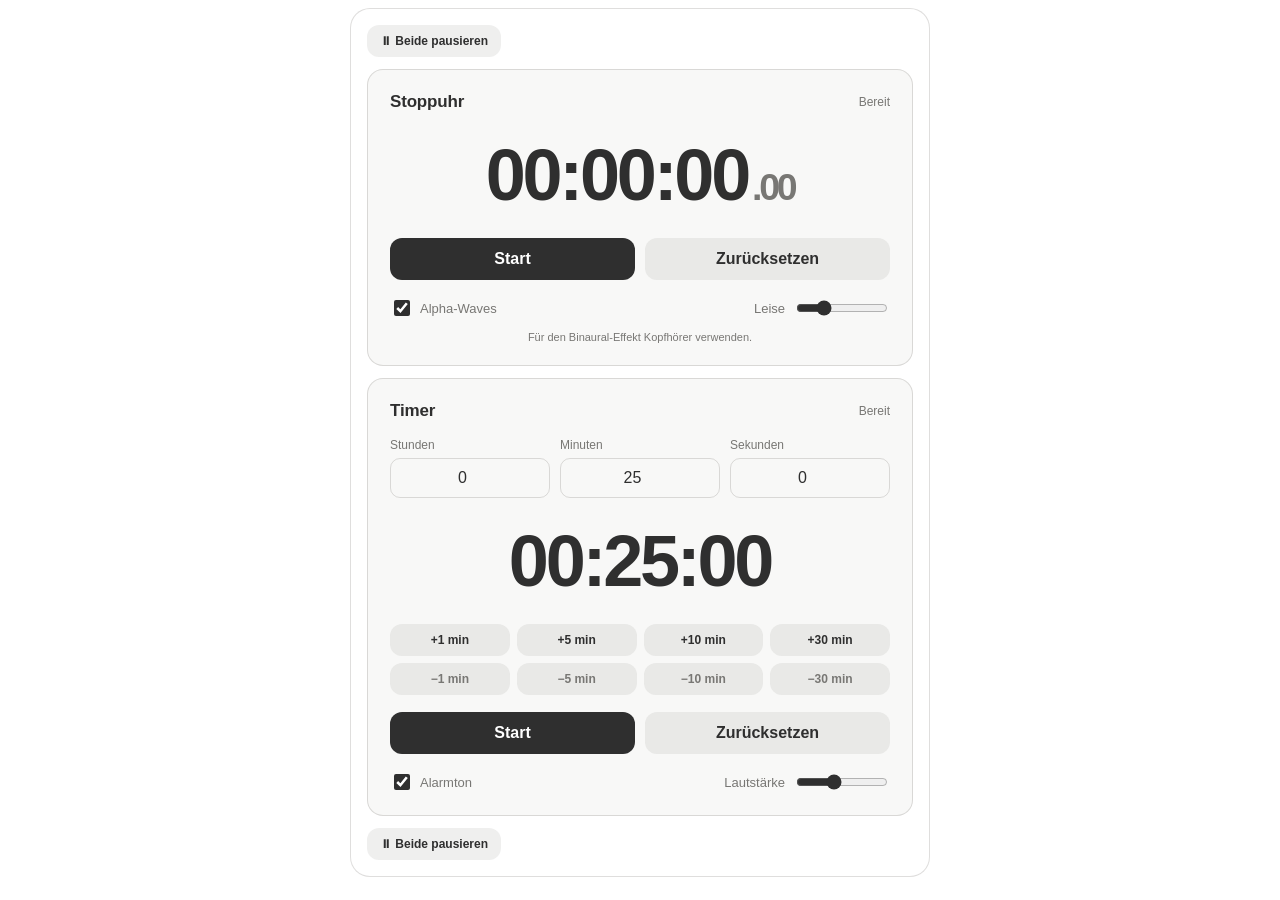
==== index.html @ 4d2ebf82 "Add files via upload" ====
<!DOCTYPE html>
<html lang="de">
<head>
  <meta charset="UTF-8" />
  <meta name="viewport" content="width=device-width, initial-scale=1.0" />
  <title>Notion Stoppuhr & Timer</title>

  <style>
    :root {
      color-scheme: light dark;
      --bg: rgba(255, 255, 255, 0.94);
      --section: rgba(55, 53, 47, 0.035);
      --text: #2f2f2f;
      --muted: #787774;
      --border: rgba(55, 53, 47, 0.16);
      --button: #2f2f2f;
      --button-text: #ffffff;
      --secondary: rgba(55, 53, 47, 0.08);
      --danger: #d44c47;
    }

    @media (prefers-color-scheme: dark) {
      :root {
        --bg: rgba(32, 32, 32, 0.95);
        --section: rgba(255, 255, 255, 0.035);
        --text: #f2f2f2;
        --muted: #a7a7a7;
        --border: rgba(255, 255, 255, 0.14);
        --button: #f2f2f2;
        --button-text: #222222;
        --secondary: rgba(255, 255, 255, 0.10);
      }
    }

    * {
      box-sizing: border-box;
    }

    html,
    body {
      width: 100%;
      min-height: 100%;
      margin: 0;
      background: transparent;
      font-family: Inter, ui-sans-serif, -apple-system, BlinkMacSystemFont,
        "Segoe UI", sans-serif;
    }

    body {
      display: grid;
      place-items: center;
      padding: 8px;
      color: var(--text);
    }

    .widget {
      width: min(100%, 580px);
      padding: 16px;
      border: 1px solid var(--border);
      border-radius: 20px;
      background: var(--bg);
      backdrop-filter: blur(12px);
      display: flex;
      flex-direction: column;
      gap: 12px;
    }

    .master-row {
      display: flex;
      justify-content: flex-start;
    }

    .section {
      padding: 22px;
      border: 1px solid var(--border);
      border-radius: 16px;
      background: var(--section);
      display: flex;
      flex-direction: column;
      gap: 17px;
    }

    .title-row {
      display: flex;
      align-items: center;
      justify-content: space-between;
      gap: 12px;
    }

    h1 {
      margin: 0;
      font-size: 17px;
      font-weight: 650;
      letter-spacing: -0.01em;
    }

    .status {
      font-size: 12px;
      color: var(--muted);
    }

    .display {
      font-variant-numeric: tabular-nums;
      text-align: center;
      font-size: clamp(42px, 11vw, 72px);
      font-weight: 700;
      letter-spacing: -0.045em;
      line-height: 1;
      padding: 10px 0;
    }

    .milliseconds {
      color: var(--muted);
      font-size: 0.52em;
      margin-left: 4px;
    }

    .controls {
      display: grid;
      grid-template-columns: 1fr 1fr;
      gap: 10px;
    }

    button {
      border: 0;
      border-radius: 12px;
      padding: 12px 16px;
      font: inherit;
      font-weight: 650;
      cursor: pointer;
      transition:
        transform 120ms ease,
        opacity 120ms ease,
        background 120ms ease;
    }

    button:active {
      transform: scale(0.98);
    }

    button:disabled {
      cursor: not-allowed;
      opacity: 0.45;
    }

    .primary {
      background: var(--button);
      color: var(--button-text);
    }

    .secondary {
      background: var(--secondary);
      color: var(--text);
    }

    .master-button {
      padding: 9px 13px;
      font-size: 12px;
      background: var(--secondary);
      color: var(--text);
    }

    .sound-row {
      display: flex;
      align-items: center;
      justify-content: space-between;
      gap: 16px;
      font-size: 13px;
      color: var(--muted);
    }

    .sound-controls {
      display: flex;
      align-items: center;
      gap: 9px;
    }

    input[type="range"] {
      width: 92px;
      accent-color: var(--text);
    }

    .toggle {
      display: inline-flex;
      align-items: center;
      gap: 7px;
      cursor: pointer;
    }

    .toggle input {
      width: 16px;
      height: 16px;
      accent-color: var(--text);
    }

    .inputs {
      display: grid;
      grid-template-columns: repeat(3, 1fr);
      gap: 10px;
    }

    .field {
      display: flex;
      flex-direction: column;
      gap: 6px;
    }

    .field label {
      font-size: 12px;
      color: var(--muted);
    }

    input[type="number"] {
      width: 100%;
      border: 1px solid var(--border);
      border-radius: 10px;
      padding: 10px;
      background: transparent;
      color: var(--text);
      font: inherit;
      font-variant-numeric: tabular-nums;
      text-align: center;
      outline: none;
    }

    input[type="number"]:focus {
      border-color: var(--text);
    }

    .adjustments {
      display: flex;
      flex-direction: column;
      gap: 7px;
    }

    .adjustment-row {
      display: grid;
      grid-template-columns: repeat(4, 1fr);
      gap: 7px;
    }

    .adjustment-row button {
      padding: 9px 5px;
      font-size: 12px;
      background: var(--secondary);
      color: var(--text);
    }

    .adjustment-row.negative button {
      color: var(--muted);
    }

    .alarm-button {
      display: none;
      grid-column: 1 / -1;
      background: var(--danger);
      color: #ffffff;
    }

    .finished .timer-display {
      color: var(--danger);
    }

    .hint {
      margin: -5px 0 0;
      text-align: center;
      color: var(--muted);
      font-size: 11px;
    }

    @media (max-width: 420px) {
      .widget {
        padding: 10px;
      }

      .section {
        padding: 17px;
      }

      .sound-row {
        align-items: flex-start;
        flex-direction: column;
      }
    }
  </style>
</head>

<body>
  <main class="widget" id="widget">
    <div class="master-row">
      <button class="master-button master-toggle" type="button">
        ⏸ Beide pausieren
      </button>
    </div>

    <!-- STOPPUHR -->
    <section class="section">
      <div class="title-row">
        <h1>Stoppuhr</h1>
        <span class="status" id="stopwatchStatus">Bereit</span>
      </div>

      <div class="display" aria-live="polite">
        <span id="stopwatchMainTime">00:00:00</span><span class="milliseconds" id="stopwatchMilliseconds">.00</span>
      </div>

      <div class="controls">
        <button class="primary" id="stopwatchStartPause" type="button">Start</button>
        <button class="secondary" id="stopwatchReset" type="button">Zurücksetzen</button>
      </div>

      <div class="sound-row">
        <label class="toggle">
          <input type="checkbox" id="alphaEnabled" checked />
          Alpha-Waves
        </label>

        <div class="sound-controls">
          <span>Leise</span>
          <input
            type="range"
            id="alphaVolume"
            min="0"
            max="0.06"
            step="0.002"
            value="0.016"
            aria-label="Alpha-Waves-Lautstärke"
          />
        </div>
      </div>

      <p class="hint">Für den Binaural-Effekt Kopfhörer verwenden.</p>
    </section>

    <!-- TIMER -->
    <section class="section" id="timerSection">
      <div class="title-row">
        <h1>Timer</h1>
        <span class="status" id="timerStatus">Bereit</span>
      </div>

      <div class="inputs">
        <div class="field">
          <label for="timerHours">Stunden</label>
          <input id="timerHours" type="number" min="0" max="99" value="0" />
        </div>

        <div class="field">
          <label for="timerMinutes">Minuten</label>
          <input id="timerMinutes" type="number" min="0" max="59" value="25" />
        </div>

        <div class="field">
          <label for="timerSeconds">Sekunden</label>
          <input id="timerSeconds" type="number" min="0" max="59" value="0" />
        </div>
      </div>

      <div class="display timer-display" id="timerDisplay">00:25:00</div>

      <div class="adjustments" aria-label="Timerzeit anpassen">
        <div class="adjustment-row">
          <button type="button" data-adjust="1">+1 min</button>
          <button type="button" data-adjust="5">+5 min</button>
          <button type="button" data-adjust="10">+10 min</button>
          <button type="button" data-adjust="30">+30 min</button>
        </div>

        <div class="adjustment-row negative">
          <button type="button" data-adjust="-1">−1 min</button>
          <button type="button" data-adjust="-5">−5 min</button>
          <button type="button" data-adjust="-10">−10 min</button>
          <button type="button" data-adjust="-30">−30 min</button>
        </div>
      </div>

      <div class="controls">
        <button class="primary" id="timerStartPause" type="button">Start</button>
        <button class="secondary" id="timerReset" type="button">Zurücksetzen</button>
        <button class="alarm-button" id="stopAlarm" type="button">Alarm stoppen</button>
      </div>

      <div class="sound-row">
        <label class="toggle">
          <input type="checkbox" id="alarmEnabled" checked />
          Alarmton
        </label>

        <div class="sound-controls">
          <span>Lautstärke</span>
          <input
            type="range"
            id="alarmVolume"
            min="0"
            max="0.35"
            step="0.01"
            value="0.14"
            aria-label="Alarm-Lautstärke"
          />
        </div>
      </div>
    </section>

    <div class="master-row">
      <button class="master-button master-toggle" type="button">
        ⏸ Beide pausieren
      </button>
    </div>
  </main>

  <script>
    "use strict";

    // ------------------------------------------------------------
    // Gemeinsames Audio
    // ------------------------------------------------------------

    let audioContext = null;

    function getAudioContext() {
      if (!audioContext) {
        audioContext = new (window.AudioContext || window.webkitAudioContext)();
      }

      if (audioContext.state === "suspended") {
        audioContext.resume();
      }

      return audioContext;
    }

    // ------------------------------------------------------------
    // Stoppuhr
    // ------------------------------------------------------------

    const stopwatchMainTime = document.getElementById("stopwatchMainTime");
    const stopwatchMilliseconds = document.getElementById("stopwatchMilliseconds");
    const stopwatchStartPause = document.getElementById("stopwatchStartPause");
    const stopwatchReset = document.getElementById("stopwatchReset");
    const stopwatchStatus = document.getElementById("stopwatchStatus");
    const alphaEnabled = document.getElementById("alphaEnabled");
    const alphaVolume = document.getElementById("alphaVolume");

    let stopwatchRunning = false;
    let stopwatchStartTimestamp = 0;
    let stopwatchElapsedBeforeStart = 0;
    let stopwatchAnimationId = null;

    let alphaNodes = null;

    function startAlphaSound() {
      if (
        alphaNodes ||
        !stopwatchRunning ||
        !alphaEnabled.checked ||
        Number(alphaVolume.value) <= 0
      ) {
        return;
      }

      const ctx = getAudioContext();
      const masterGain = ctx.createGain();

      // 200 Hz links und 210 Hz rechts erzeugen eine Differenz von 10 Hz,
      // also einen typischen Alpha-Bereich-Binaural-Beat.
      const leftOscillator = ctx.createOscillator();
      const rightOscillator = ctx.createOscillator();
      const leftPanner = ctx.createStereoPanner();
      const rightPanner = ctx.createStereoPanner();
      const leftGain = ctx.createGain();
      const rightGain = ctx.createGain();

      leftOscillator.type = "sine";
      rightOscillator.type = "sine";
      leftOscillator.frequency.value = 200;
      rightOscillator.frequency.value = 210;

      leftPanner.pan.value = -1;
      rightPanner.pan.value = 1;

      leftGain.gain.value = 0.5;
      rightGain.gain.value = 0.5;

      masterGain.gain.setValueAtTime(0.0001, ctx.currentTime);
      masterGain.gain.exponentialRampToValueAtTime(
        Math.max(0.0001, Number(alphaVolume.value)),
        ctx.currentTime + 0.4
      );

      leftOscillator.connect(leftGain);
      leftGain.connect(leftPanner);
      leftPanner.connect(masterGain);

      rightOscillator.connect(rightGain);
      rightGain.connect(rightPanner);
      rightPanner.connect(masterGain);

      masterGain.connect(ctx.destination);

      leftOscillator.start();
      rightOscillator.start();

      alphaNodes = {
        leftOscillator,
        rightOscillator,
        masterGain
      };
    }

    function stopAlphaSound() {
      if (!alphaNodes || !audioContext) return;

      const nodes = alphaNodes;
      alphaNodes = null;
      const now = audioContext.currentTime;

      try {
        nodes.masterGain.gain.cancelScheduledValues(now);
        nodes.masterGain.gain.setValueAtTime(
          Math.max(0.0001, nodes.masterGain.gain.value),
          now
        );
        nodes.masterGain.gain.exponentialRampToValueAtTime(0.0001, now + 0.12);
        nodes.leftOscillator.stop(now + 0.14);
        nodes.rightOscillator.stop(now + 0.14);
      } catch (error) {
        console.warn("Alpha-Sound konnte nicht sauber beendet werden:", error);
      }
    }

    function updateAlphaVolume() {
      if (!alphaNodes || !audioContext) return;

      const now = audioContext.currentTime;
      alphaNodes.masterGain.gain.cancelScheduledValues(now);
      alphaNodes.masterGain.gain.setTargetAtTime(
        Math.max(0.0001, Number(alphaVolume.value)),
        now,
        0.05
      );

      if (Number(alphaVolume.value) <= 0) {
        stopAlphaSound();
      }
    }

    function formatStopwatch(millisecondsTotal) {
      const totalCentiseconds = Math.floor(millisecondsTotal / 10);
      const centiseconds = totalCentiseconds % 100;
      const totalSeconds = Math.floor(totalCentiseconds / 100);
      const seconds = totalSeconds % 60;
      const totalMinutes = Math.floor(totalSeconds / 60);
      const minutes = totalMinutes % 60;
      const hours = Math.floor(totalMinutes / 60);

      return {
        main: [hours, minutes, seconds]
          .map(value => String(value).padStart(2, "0"))
          .join(":"),
        fraction: String(centiseconds).padStart(2, "0")
      };
    }

    function renderStopwatch() {
      const elapsed = stopwatchRunning
        ? stopwatchElapsedBeforeStart + performance.now() - stopwatchStartTimestamp
        : stopwatchElapsedBeforeStart;

      const formatted = formatStopwatch(elapsed);
      stopwatchMainTime.textContent = formatted.main;
      stopwatchMilliseconds.textContent = "." + formatted.fraction;

      if (stopwatchRunning) {
        stopwatchAnimationId = requestAnimationFrame(renderStopwatch);
      }
    }

    function startStopwatch() {
      getAudioContext();
      stopwatchStartTimestamp = performance.now();
      stopwatchRunning = true;
      stopwatchStartPause.textContent = "Pause";
      stopwatchStatus.textContent = "Läuft";
      startAlphaSound();
      renderStopwatch();
    }

    function pauseStopwatch() {
      if (!stopwatchRunning) return;

      stopwatchElapsedBeforeStart += performance.now() - stopwatchStartTimestamp;
      stopwatchRunning = false;
      cancelAnimationFrame(stopwatchAnimationId);
      stopAlphaSound();
      stopwatchStartPause.textContent = "Weiter";
      stopwatchStatus.textContent = "Pausiert";
      renderStopwatch();
    }

    function toggleStopwatch() {
      if (masterPaused) return;

      if (stopwatchRunning) {
        pauseStopwatch();
      } else {
        startStopwatch();
      }
    }

    function resetStopwatch() {
      stopwatchRunning = false;
      stopwatchElapsedBeforeStart = 0;
      stopwatchStartTimestamp = 0;
      cancelAnimationFrame(stopwatchAnimationId);
      stopAlphaSound();
      stopwatchStartPause.textContent = "Start";
      stopwatchStatus.textContent = "Bereit";
      resumeStopwatchAfterMaster = false;
      renderStopwatch();
    }

    stopwatchStartPause.addEventListener("click", toggleStopwatch);
    stopwatchReset.addEventListener("click", resetStopwatch);

    alphaEnabled.addEventListener("change", () => {
      if (stopwatchRunning && alphaEnabled.checked) {
        getAudioContext();
        startAlphaSound();
      } else {
        stopAlphaSound();
      }
    });

    alphaVolume.addEventListener("input", () => {
      if (
        stopwatchRunning &&
        alphaEnabled.checked &&
        Number(alphaVolume.value) > 0 &&
        !alphaNodes
      ) {
        startAlphaSound();
      } else {
        updateAlphaVolume();
      }
    });

    // ------------------------------------------------------------
    // Timer
    // ------------------------------------------------------------

    const widget = document.getElementById("widget");
    const timerSection = document.getElementById("timerSection");
    const timerHours = document.getElementById("timerHours");
    const timerMinutes = document.getElementById("timerMinutes");
    const timerSeconds = document.getElementById("timerSeconds");
    const timerDisplay = document.getElementById("timerDisplay");
    const timerStartPause = document.getElementById("timerStartPause");
    const timerReset = document.getElementById("timerReset");
    const timerStatus = document.getElementById("timerStatus");
    const stopAlarmButton = document.getElementById("stopAlarm");
    const alarmEnabled = document.getElementById("alarmEnabled");
    const alarmVolume = document.getElementById("alarmVolume");

    let timerRunning = false;
    let timerRemainingMs = getInputDuration();
    let timerEndTimestamp = null;
    let timerIntervalId = null;
    let alarmIntervalId = null;

    function clamp(value, minimum, maximum) {
      return Math.min(Math.max(Number(value) || 0, minimum), maximum);
    }

    function getInputDuration() {
      const hours = clamp(timerHours.value, 0, 99);
      const minutes = clamp(timerMinutes.value, 0, 59);
      const seconds = clamp(timerSeconds.value, 0, 59);

      return ((hours * 3600) + (minutes * 60) + seconds) * 1000;
    }

    function formatTimer(milliseconds) {
      const totalSeconds = Math.max(0, Math.ceil(milliseconds / 1000));
      const seconds = totalSeconds % 60;
      const totalMinutes = Math.floor(totalSeconds / 60);
      const minutes = totalMinutes % 60;
      const hours = Math.floor(totalMinutes / 60);

      return [hours, minutes, seconds]
        .map(value => String(value).padStart(2, "0"))
        .join(":");
    }

    function renderTimer() {
      timerDisplay.textContent = formatTimer(timerRemainingMs);
    }

    function syncTimerFromInputs() {
      if (timerRunning) return;

      stopAlarm();
      timerRemainingMs = getInputDuration();
      timerStatus.textContent =
        timerRemainingMs > 0 ? "Bereit" : "Zeit einstellen";
      renderTimer();
    }

    function playAlarmPulse() {
      if (!alarmEnabled.checked || Number(alarmVolume.value) <= 0) return;

      const ctx = getAudioContext();
      const now = ctx.currentTime;

      [0, 0.18, 0.36].forEach((delay, index) => {
        const oscillator = ctx.createOscillator();
        const gain = ctx.createGain();

        oscillator.type = index === 1 ? "square" : "sine";
        oscillator.frequency.setValueAtTime(
          index === 1 ? 880 : 660,
          now + delay
        );

        gain.gain.setValueAtTime(
          Number(alarmVolume.value),
          now + delay
        );
        gain.gain.exponentialRampToValueAtTime(
          0.0001,
          now + delay + 0.13
        );

        oscillator.connect(gain);
        gain.connect(ctx.destination);
        oscillator.start(now + delay);
        oscillator.stop(now + delay + 0.14);
      });
    }

    function startAlarm() {
      stopAlarm();
      timerSection.classList.add("finished");
      stopAlarmButton.style.display = "block";
      playAlarmPulse();
      alarmIntervalId = setInterval(playAlarmPulse, 1100);
    }

    function stopAlarm() {
      if (alarmIntervalId) {
        clearInterval(alarmIntervalId);
        alarmIntervalId = null;
      }

      stopAlarmButton.style.display = "none";
      timerSection.classList.remove("finished");
    }

    function timerTick() {
      timerRemainingMs = Math.max(0, timerEndTimestamp - Date.now());
      renderTimer();

      if (timerRemainingMs <= 0) {
        finishTimer();
      }
    }

    function startTimer() {
      getAudioContext();
      stopAlarm();

      if (timerRemainingMs <= 0) {
        timerRemainingMs = getInputDuration();
      }

      if (timerRemainingMs <= 0) {
        timerStatus.textContent = "Zeit einstellen";
        return;
      }

      timerEndTimestamp = Date.now() + timerRemainingMs;
      timerRunning = true;
      timerStartPause.textContent = "Pause";
      timerStatus.textContent = "Läuft";
      timerIntervalId = setInterval(timerTick, 100);
      timerTick();
    }

    function pauseTimer() {
      if (!timerRunning) return;

      timerRemainingMs = Math.max(0, timerEndTimestamp - Date.now());
      timerRunning = false;
      clearInterval(timerIntervalId);
      timerIntervalId = null;
      timerStartPause.textContent = "Weiter";
      timerStatus.textContent = "Pausiert";
      renderTimer();
    }

    function toggleTimer() {
      if (masterPaused) return;

      if (timerRunning) {
        pauseTimer();
      } else {
        startTimer();
      }
    }

    function finishTimer() {
      timerRunning = false;
      clearInterval(timerIntervalId);
      timerIntervalId = null;
      timerRemainingMs = 0;
      resumeTimerAfterMaster = false;
      renderTimer();
      timerStartPause.textContent = "Start";
      timerStatus.textContent = "Fertig";
      startAlarm();
    }

    function resetTimer() {
      timerRunning = false;
      clearInterval(timerIntervalId);
      timerIntervalId = null;
      stopAlarm();
      timerRemainingMs = getInputDuration();
      resumeTimerAfterMaster = false;
      timerStartPause.textContent = "Start";
      timerStatus.textContent =
        timerRemainingMs > 0 ? "Bereit" : "Zeit einstellen";
      renderTimer();
    }

    function adjustTimer(minutes) {
      stopAlarm();

      const delta = Number(minutes) * 60 * 1000;

      if (timerRunning) {
        timerRemainingMs = Math.max(
          0,
          timerEndTimestamp - Date.now() + delta
        );

        if (timerRemainingMs <= 0) {
          finishTimer();
          return;
        }

        timerEndTimestamp = Date.now() + timerRemainingMs;
        timerStatus.textContent = "Läuft";
      } else {
        timerRemainingMs = Math.max(0, timerRemainingMs + delta);
        timerStatus.textContent =
          timerRemainingMs > 0
            ? (masterPaused ? "Gemeinsam pausiert" : "Bereit")
            : "Zeit einstellen";
      }

      renderTimer();
    }

    [timerHours, timerMinutes, timerSeconds].forEach(input => {
      input.addEventListener("input", () => {
        if (input === timerHours) {
          input.value = clamp(input.value, 0, 99);
        } else {
          input.value = clamp(input.value, 0, 59);
        }

        syncTimerFromInputs();
      });
    });

    document.querySelectorAll("[data-adjust]").forEach(button => {
      button.addEventListener("click", () => {
        adjustTimer(button.dataset.adjust);
      });
    });

    timerStartPause.addEventListener("click", toggleTimer);
    timerReset.addEventListener("click", resetTimer);
    stopAlarmButton.addEventListener("click", stopAlarm);

    // ------------------------------------------------------------
    // Gemeinsames Pausieren und Fortsetzen
    // ------------------------------------------------------------

    const masterButtons = [...document.querySelectorAll(".master-toggle")];

    let masterPaused = false;
    let resumeStopwatchAfterMaster = false;
    let resumeTimerAfterMaster = false;

    function updateMasterControls() {
      const label = masterPaused
        ? "▶ Beide fortsetzen"
        : "⏸ Beide pausieren";

      masterButtons.forEach(button => {
        button.textContent = label;
      });

      stopwatchStartPause.disabled = masterPaused;
      timerStartPause.disabled = masterPaused;
    }

    function pauseBoth() {
      resumeStopwatchAfterMaster = stopwatchRunning;
      resumeTimerAfterMaster = timerRunning;

      if (stopwatchRunning) {
        pauseStopwatch();
        stopwatchStatus.textContent = "Gemeinsam pausiert";
      }

      if (timerRunning) {
        pauseTimer();
        timerStatus.textContent = "Gemeinsam pausiert";
      }

      stopAlarm();
      masterPaused = true;
      updateMasterControls();
    }

    function resumeBoth() {
      masterPaused = false;
      updateMasterControls();

      const shouldResumeStopwatch = resumeStopwatchAfterMaster;
      const shouldResumeTimer = resumeTimerAfterMaster;

      resumeStopwatchAfterMaster = false;
      resumeTimerAfterMaster = false;

      if (shouldResumeStopwatch) {
        startStopwatch();
      }

      if (shouldResumeTimer && timerRemainingMs > 0) {
        startTimer();
      }
    }

    function toggleMasterPause() {
      getAudioContext();

      if (masterPaused) {
        resumeBoth();
      } else {
        pauseBoth();
      }
    }

    masterButtons.forEach(button => {
      button.addEventListener("click", toggleMasterPause);
    });

    // ------------------------------------------------------------
    // Initialisierung
    // ------------------------------------------------------------

    renderStopwatch();
    renderTimer();
    updateMasterControls();
  </script>
</body>
</html>
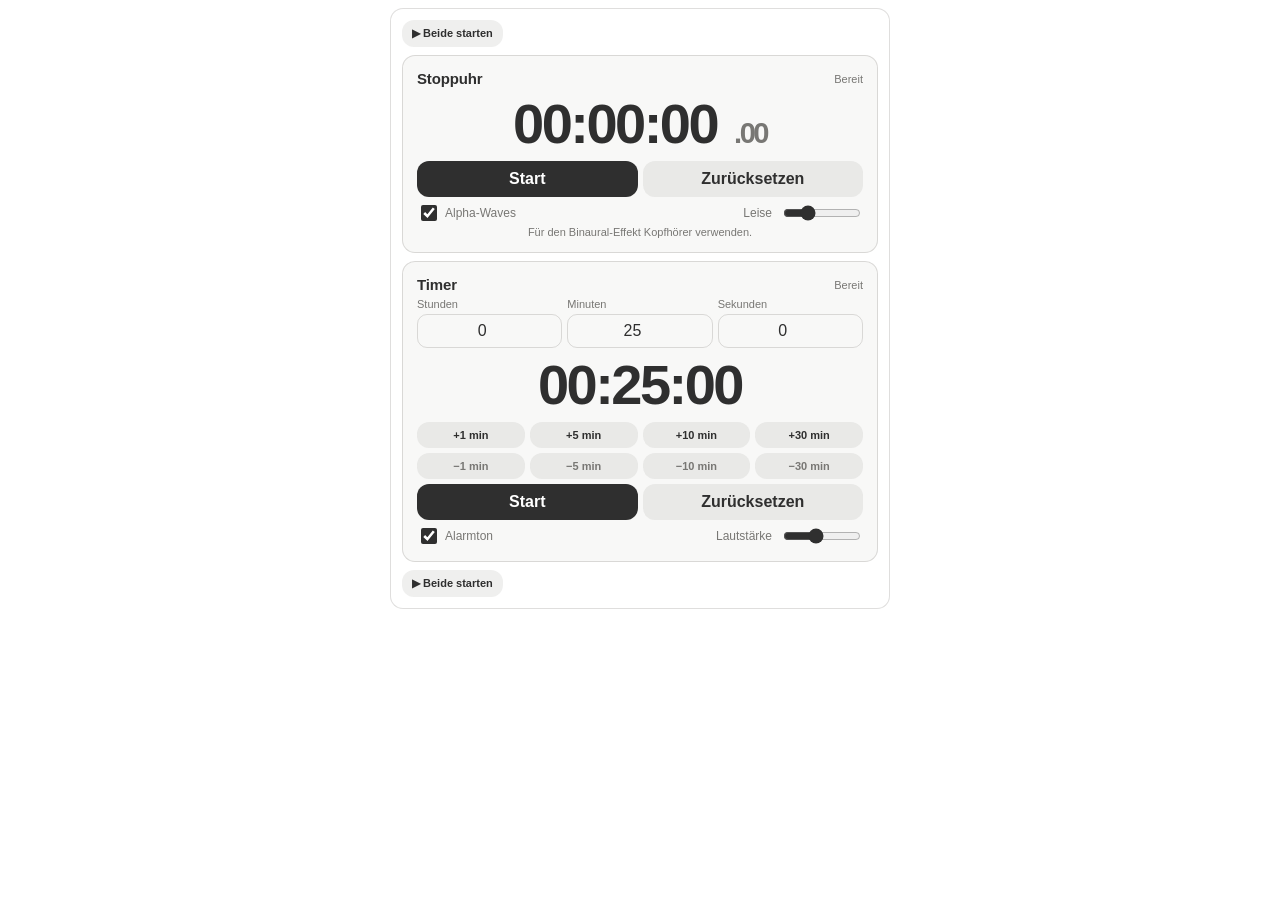
==== commit 9bbf9798: "Update index.html" ====
--- a/index.html
+++ b/index.html
@@ -54,15 +54,15 @@
     }
 
     .widget {
-      width: min(100%, 580px);
-      padding: 16px;
+      width: min(100%, 500px);
+      padding: 11px;
       border: 1px solid var(--border);
-      border-radius: 20px;
+      border-radius: 13px;
       background: var(--bg);
       backdrop-filter: blur(12px);
       display: flex;
       flex-direction: column;
-      gap: 12px;
+      gap: 8px;
     }
 
     .master-row {
@@ -71,42 +71,42 @@
     }
 
     .section {
-      padding: 22px;
+      padding: 14px;
       border: 1px solid var(--border);
-      border-radius: 16px;
+      border-radius: 13px;
       background: var(--section);
       display: flex;
       flex-direction: column;
-      gap: 17px;
+      gap: 5px;
     }
 
     .title-row {
       display: flex;
       align-items: center;
       justify-content: space-between;
-      gap: 12px;
+      gap: 8px;
     }
 
     h1 {
       margin: 0;
-      font-size: 17px;
+      font-size: 15px;
       font-weight: 650;
       letter-spacing: -0.01em;
     }
 
     .status {
-      font-size: 12px;
+      font-size: 11px;
       color: var(--muted);
     }
 
     .display {
       font-variant-numeric: tabular-nums;
       text-align: center;
-      font-size: clamp(42px, 11vw, 72px);
+      font-size: clamp(34px, 9vw, 56px);
       font-weight: 700;
       letter-spacing: -0.045em;
       line-height: 1;
-      padding: 10px 0;
+      padding: 4px 0;
     }
 
     .milliseconds {
@@ -118,13 +118,13 @@
     .controls {
       display: grid;
       grid-template-columns: 1fr 1fr;
-      gap: 10px;
+      gap: 5px;
     }
 
     button {
       border: 0;
       border-radius: 12px;
-      padding: 12px 16px;
+      padding: 9px 12px;
       font: inherit;
       font-weight: 650;
       cursor: pointer;
@@ -154,8 +154,8 @@
     }
 
     .master-button {
-      padding: 9px 13px;
-      font-size: 12px;
+      padding: 7px 10px;
+      font-size: 11px;
       background: var(--secondary);
       color: var(--text);
     }
@@ -164,8 +164,8 @@
       display: flex;
       align-items: center;
       justify-content: space-between;
-      gap: 16px;
-      font-size: 13px;
+      gap: 10px;
+      font-size: 12px;
       color: var(--muted);
     }
 
@@ -176,14 +176,14 @@
     }
 
     input[type="range"] {
-      width: 92px;
+      width: 78px;
       accent-color: var(--text);
     }
 
     .toggle {
       display: inline-flex;
       align-items: center;
-      gap: 7px;
+      gap: 5px;
       cursor: pointer;
     }
 
@@ -196,17 +196,17 @@
     .inputs {
       display: grid;
       grid-template-columns: repeat(3, 1fr);
-      gap: 10px;
+      gap: 5px;
     }
 
     .field {
       display: flex;
       flex-direction: column;
-      gap: 6px;
+      gap: 4px;
     }
 
     .field label {
-      font-size: 12px;
+      font-size: 11px;
       color: var(--muted);
     }
 
@@ -214,7 +214,7 @@
       width: 100%;
       border: 1px solid var(--border);
       border-radius: 10px;
-      padding: 10px;
+      padding: 7px;
       background: transparent;
       color: var(--text);
       font: inherit;
@@ -230,18 +230,18 @@
     .adjustments {
       display: flex;
       flex-direction: column;
-      gap: 7px;
+      gap: 5px;
     }
 
     .adjustment-row {
       display: grid;
       grid-template-columns: repeat(4, 1fr);
-      gap: 7px;
+      gap: 5px;
     }
 
     .adjustment-row button {
-      padding: 9px 5px;
-      font-size: 12px;
+      padding: 7px 4px;
+      font-size: 11px;
       background: var(--secondary);
       color: var(--text);
     }
@@ -262,7 +262,7 @@
     }
 
     .hint {
-      margin: -5px 0 0;
+      margin: -3px 0 0;
       text-align: center;
       color: var(--muted);
       font-size: 11px;
@@ -270,11 +270,11 @@
 
     @media (max-width: 420px) {
       .widget {
-        padding: 10px;
+        padding: 7px;
       }
 
       .section {
-        padding: 17px;
+        padding: 12px;
       }
 
       .sound-row {
@@ -289,11 +289,10 @@
   <main class="widget" id="widget">
     <div class="master-row">
       <button class="master-button master-toggle" type="button">
-        ⏸ Beide pausieren
+        ▶ Beide starten
       </button>
     </div>
 
-    <!-- STOPPUHR -->
     <section class="section">
       <div class="title-row">
         <h1>Stoppuhr</h1>
@@ -301,12 +300,18 @@
       </div>
 
       <div class="display" aria-live="polite">
-        <span id="stopwatchMainTime">00:00:00</span><span class="milliseconds" id="stopwatchMilliseconds">.00</span>
+        <span id="stopwatchMainTime">00:00:00</span>
+        <span class="milliseconds" id="stopwatchMilliseconds">.00</span>
       </div>
 
       <div class="controls">
-        <button class="primary" id="stopwatchStartPause" type="button">Start</button>
-        <button class="secondary" id="stopwatchReset" type="button">Zurücksetzen</button>
+        <button class="primary" id="stopwatchStartPause" type="button">
+          Start
+        </button>
+
+        <button class="secondary" id="stopwatchReset" type="button">
+          Zurücksetzen
+        </button>
       </div>
 
       <div class="sound-row">
@@ -317,6 +322,7 @@
 
         <div class="sound-controls">
           <span>Leise</span>
+
           <input
             type="range"
             id="alphaVolume"
@@ -329,10 +335,11 @@
         </div>
       </div>
 
-      <p class="hint">Für den Binaural-Effekt Kopfhörer verwenden.</p>
+      <p class="hint">
+        Für den Binaural-Effekt Kopfhörer verwenden.
+      </p>
     </section>
 
-    <!-- TIMER -->
     <section class="section" id="timerSection">
       <div class="title-row">
         <h1>Timer</h1>
@@ -342,21 +349,41 @@
       <div class="inputs">
         <div class="field">
           <label for="timerHours">Stunden</label>
-          <input id="timerHours" type="number" min="0" max="99" value="0" />
+          <input
+            id="timerHours"
+            type="number"
+            min="0"
+            max="99"
+            value="0"
+          />
         </div>
 
         <div class="field">
           <label for="timerMinutes">Minuten</label>
-          <input id="timerMinutes" type="number" min="0" max="59" value="25" />
+          <input
+            id="timerMinutes"
+            type="number"
+            min="0"
+            max="59"
+            value="25"
+          />
         </div>
 
         <div class="field">
           <label for="timerSeconds">Sekunden</label>
-          <input id="timerSeconds" type="number" min="0" max="59" value="0" />
+          <input
+            id="timerSeconds"
+            type="number"
+            min="0"
+            max="59"
+            value="0"
+          />
         </div>
       </div>
 
-      <div class="display timer-display" id="timerDisplay">00:25:00</div>
+      <div class="display timer-display" id="timerDisplay">
+        00:25:00
+      </div>
 
       <div class="adjustments" aria-label="Timerzeit anpassen">
         <div class="adjustment-row">
@@ -375,9 +402,17 @@
       </div>
 
       <div class="controls">
-        <button class="primary" id="timerStartPause" type="button">Start</button>
-        <button class="secondary" id="timerReset" type="button">Zurücksetzen</button>
-        <button class="alarm-button" id="stopAlarm" type="button">Alarm stoppen</button>
+        <button class="primary" id="timerStartPause" type="button">
+          Start
+        </button>
+
+        <button class="secondary" id="timerReset" type="button">
+          Zurücksetzen
+        </button>
+
+        <button class="alarm-button" id="stopAlarm" type="button">
+          Alarm stoppen
+        </button>
       </div>
 
       <div class="sound-row">
@@ -388,6 +423,7 @@
 
         <div class="sound-controls">
           <span>Lautstärke</span>
+
           <input
             type="range"
             id="alarmVolume"
@@ -403,7 +439,7 @@
 
     <div class="master-row">
       <button class="master-button master-toggle" type="button">
-        ⏸ Beide pausieren
+        ▶ Beide starten
       </button>
     </div>
   </main>
@@ -411,15 +447,14 @@
   <script>
     "use strict";
 
-    // ------------------------------------------------------------
-    // Gemeinsames Audio
-    // ------------------------------------------------------------
-
     let audioContext = null;
 
     function getAudioContext() {
       if (!audioContext) {
-        audioContext = new (window.AudioContext || window.webkitAudioContext)();
+        audioContext = new (
+          window.AudioContext ||
+          window.webkitAudioContext
+        )();
       }
 
       if (audioContext.state === "suspended") {
@@ -429,23 +464,31 @@
       return audioContext;
     }
 
-    // ------------------------------------------------------------
-    // Stoppuhr
-    // ------------------------------------------------------------
-
-    const stopwatchMainTime = document.getElementById("stopwatchMainTime");
-    const stopwatchMilliseconds = document.getElementById("stopwatchMilliseconds");
-    const stopwatchStartPause = document.getElementById("stopwatchStartPause");
-    const stopwatchReset = document.getElementById("stopwatchReset");
-    const stopwatchStatus = document.getElementById("stopwatchStatus");
-    const alphaEnabled = document.getElementById("alphaEnabled");
-    const alphaVolume = document.getElementById("alphaVolume");
+    const stopwatchMainTime =
+      document.getElementById("stopwatchMainTime");
+
+    const stopwatchMilliseconds =
+      document.getElementById("stopwatchMilliseconds");
+
+    const stopwatchStartPause =
+      document.getElementById("stopwatchStartPause");
+
+    const stopwatchReset =
+      document.getElementById("stopwatchReset");
+
+    const stopwatchStatus =
+      document.getElementById("stopwatchStatus");
+
+    const alphaEnabled =
+      document.getElementById("alphaEnabled");
+
+    const alphaVolume =
+      document.getElementById("alphaVolume");
 
     let stopwatchRunning = false;
     let stopwatchStartTimestamp = 0;
     let stopwatchElapsedBeforeStart = 0;
     let stopwatchAnimationId = null;
-
     let alphaNodes = null;
 
     function startAlphaSound() {
@@ -461,17 +504,18 @@
       const ctx = getAudioContext();
       const masterGain = ctx.createGain();
 
-      // 200 Hz links und 210 Hz rechts erzeugen eine Differenz von 10 Hz,
-      // also einen typischen Alpha-Bereich-Binaural-Beat.
       const leftOscillator = ctx.createOscillator();
       const rightOscillator = ctx.createOscillator();
+
       const leftPanner = ctx.createStereoPanner();
       const rightPanner = ctx.createStereoPanner();
+
       const leftGain = ctx.createGain();
       const rightGain = ctx.createGain();
 
       leftOscillator.type = "sine";
       rightOscillator.type = "sine";
+
       leftOscillator.frequency.value = 200;
       rightOscillator.frequency.value = 210;
 
@@ -481,7 +525,11 @@
       leftGain.gain.value = 0.5;
       rightGain.gain.value = 0.5;
 
-      masterGain.gain.setValueAtTime(0.0001, ctx.currentTime);
+      masterGain.gain.setValueAtTime(
+        0.0001,
+        ctx.currentTime
+      );
+
       masterGain.gain.exponentialRampToValueAtTime(
         Math.max(0.0001, Number(alphaVolume.value)),
         ctx.currentTime + 0.4
@@ -508,33 +556,55 @@
     }
 
     function stopAlphaSound() {
-      if (!alphaNodes || !audioContext) return;
+      if (!alphaNodes || !audioContext) {
+        return;
+      }
 
       const nodes = alphaNodes;
       alphaNodes = null;
+
       const now = audioContext.currentTime;
 
       try {
         nodes.masterGain.gain.cancelScheduledValues(now);
+
         nodes.masterGain.gain.setValueAtTime(
-          Math.max(0.0001, nodes.masterGain.gain.value),
+          Math.max(
+            0.0001,
+            nodes.masterGain.gain.value
+          ),
           now
         );
-        nodes.masterGain.gain.exponentialRampToValueAtTime(0.0001, now + 0.12);
+
+        nodes.masterGain.gain.exponentialRampToValueAtTime(
+          0.0001,
+          now + 0.12
+        );
+
         nodes.leftOscillator.stop(now + 0.14);
         nodes.rightOscillator.stop(now + 0.14);
       } catch (error) {
-        console.warn("Alpha-Sound konnte nicht sauber beendet werden:", error);
+        console.warn(
+          "Alpha-Sound konnte nicht sauber beendet werden:",
+          error
+        );
       }
     }
 
     function updateAlphaVolume() {
-      if (!alphaNodes || !audioContext) return;
+      if (!alphaNodes || !audioContext) {
+        return;
+      }
 
       const now = audioContext.currentTime;
+
       alphaNodes.masterGain.gain.cancelScheduledValues(now);
+
       alphaNodes.masterGain.gain.setTargetAtTime(
-        Math.max(0.0001, Number(alphaVolume.value)),
+        Math.max(
+          0.0001,
+          Number(alphaVolume.value)
+        ),
         now,
         0.05
       );
@@ -545,60 +615,109 @@
     }
 
     function formatStopwatch(millisecondsTotal) {
-      const totalCentiseconds = Math.floor(millisecondsTotal / 10);
-      const centiseconds = totalCentiseconds % 100;
-      const totalSeconds = Math.floor(totalCentiseconds / 100);
-      const seconds = totalSeconds % 60;
-      const totalMinutes = Math.floor(totalSeconds / 60);
-      const minutes = totalMinutes % 60;
-      const hours = Math.floor(totalMinutes / 60);
+      const totalCentiseconds =
+        Math.floor(millisecondsTotal / 10);
+
+      const centiseconds =
+        totalCentiseconds % 100;
+
+      const totalSeconds =
+        Math.floor(totalCentiseconds / 100);
+
+      const seconds =
+        totalSeconds % 60;
+
+      const totalMinutes =
+        Math.floor(totalSeconds / 60);
+
+      const minutes =
+        totalMinutes % 60;
+
+      const hours =
+        Math.floor(totalMinutes / 60);
 
       return {
         main: [hours, minutes, seconds]
-          .map(value => String(value).padStart(2, "0"))
+          .map(value =>
+            String(value).padStart(2, "0")
+          )
           .join(":"),
-        fraction: String(centiseconds).padStart(2, "0")
+
+        fraction:
+          String(centiseconds).padStart(2, "0")
       };
     }
 
     function renderStopwatch() {
       const elapsed = stopwatchRunning
-        ? stopwatchElapsedBeforeStart + performance.now() - stopwatchStartTimestamp
+        ? stopwatchElapsedBeforeStart +
+          performance.now() -
+          stopwatchStartTimestamp
         : stopwatchElapsedBeforeStart;
 
-      const formatted = formatStopwatch(elapsed);
-      stopwatchMainTime.textContent = formatted.main;
-      stopwatchMilliseconds.textContent = "." + formatted.fraction;
+      const formatted =
+        formatStopwatch(elapsed);
+
+      stopwatchMainTime.textContent =
+        formatted.main;
+
+      stopwatchMilliseconds.textContent =
+        "." + formatted.fraction;
 
       if (stopwatchRunning) {
-        stopwatchAnimationId = requestAnimationFrame(renderStopwatch);
+        stopwatchAnimationId =
+          requestAnimationFrame(renderStopwatch);
       }
     }
 
     function startStopwatch() {
       getAudioContext();
-      stopwatchStartTimestamp = performance.now();
+
+      stopwatchStartTimestamp =
+        performance.now();
+
       stopwatchRunning = true;
-      stopwatchStartPause.textContent = "Pause";
-      stopwatchStatus.textContent = "Läuft";
+
+      stopwatchStartPause.textContent =
+        "Pause";
+
+      stopwatchStatus.textContent =
+        "Läuft";
+
       startAlphaSound();
       renderStopwatch();
     }
 
     function pauseStopwatch() {
-      if (!stopwatchRunning) return;
-
-      stopwatchElapsedBeforeStart += performance.now() - stopwatchStartTimestamp;
+      if (!stopwatchRunning) {
+        return;
+      }
+
+      stopwatchElapsedBeforeStart +=
+        performance.now() -
+        stopwatchStartTimestamp;
+
       stopwatchRunning = false;
-      cancelAnimationFrame(stopwatchAnimationId);
+
+      cancelAnimationFrame(
+        stopwatchAnimationId
+      );
+
       stopAlphaSound();
-      stopwatchStartPause.textContent = "Weiter";
-      stopwatchStatus.textContent = "Pausiert";
+
+      stopwatchStartPause.textContent =
+        "Weiter";
+
+      stopwatchStatus.textContent =
+        "Pausiert";
+
       renderStopwatch();
     }
 
     function toggleStopwatch() {
-      if (masterPaused) return;
+      if (masterPaused) {
+        return;
+      }
 
       if (stopwatchRunning) {
         pauseStopwatch();
@@ -611,55 +730,103 @@
       stopwatchRunning = false;
       stopwatchElapsedBeforeStart = 0;
       stopwatchStartTimestamp = 0;
-      cancelAnimationFrame(stopwatchAnimationId);
+
+      cancelAnimationFrame(
+        stopwatchAnimationId
+      );
+
       stopAlphaSound();
-      stopwatchStartPause.textContent = "Start";
-      stopwatchStatus.textContent = "Bereit";
+
+      stopwatchStartPause.textContent =
+        "Start";
+
+      stopwatchStatus.textContent =
+        "Bereit";
+
       resumeStopwatchAfterMaster = false;
+
       renderStopwatch();
     }
 
-    stopwatchStartPause.addEventListener("click", toggleStopwatch);
-    stopwatchReset.addEventListener("click", resetStopwatch);
-
-    alphaEnabled.addEventListener("change", () => {
-      if (stopwatchRunning && alphaEnabled.checked) {
-        getAudioContext();
-        startAlphaSound();
-      } else {
-        stopAlphaSound();
-      }
-    });
-
-    alphaVolume.addEventListener("input", () => {
-      if (
-        stopwatchRunning &&
-        alphaEnabled.checked &&
-        Number(alphaVolume.value) > 0 &&
-        !alphaNodes
-      ) {
-        startAlphaSound();
-      } else {
-        updateAlphaVolume();
-      }
-    });
-
-    // ------------------------------------------------------------
-    // Timer
-    // ------------------------------------------------------------
-
-    const widget = document.getElementById("widget");
-    const timerSection = document.getElementById("timerSection");
-    const timerHours = document.getElementById("timerHours");
-    const timerMinutes = document.getElementById("timerMinutes");
-    const timerSeconds = document.getElementById("timerSeconds");
-    const timerDisplay = document.getElementById("timerDisplay");
-    const timerStartPause = document.getElementById("timerStartPause");
-    const timerReset = document.getElementById("timerReset");
-    const timerStatus = document.getElementById("timerStatus");
-    const stopAlarmButton = document.getElementById("stopAlarm");
-    const alarmEnabled = document.getElementById("alarmEnabled");
-    const alarmVolume = document.getElementById("alarmVolume");
+    stopwatchStartPause.addEventListener(
+      "click",
+      () => {
+        toggleStopwatch();
+        updateMasterControls();
+      }
+    );
+
+    stopwatchReset.addEventListener(
+      "click",
+      () => {
+        resetStopwatch();
+        updateMasterControls();
+      }
+    );
+
+    alphaEnabled.addEventListener(
+      "change",
+      () => {
+        if (
+          stopwatchRunning &&
+          alphaEnabled.checked
+        ) {
+          getAudioContext();
+          startAlphaSound();
+        } else {
+          stopAlphaSound();
+        }
+      }
+    );
+
+    alphaVolume.addEventListener(
+      "input",
+      () => {
+        if (
+          stopwatchRunning &&
+          alphaEnabled.checked &&
+          Number(alphaVolume.value) > 0 &&
+          !alphaNodes
+        ) {
+          startAlphaSound();
+        } else {
+          updateAlphaVolume();
+        }
+      }
+    );
+
+    const timerSection =
+      document.getElementById("timerSection");
+
+    const timerHours =
+      document.getElementById("timerHours");
+
+    const timerMinutes =
+      document.getElementById("timerMinutes");
+
+    const timerSeconds =
+      document.getElementById("timerSeconds");
+
+    const timerDisplay =
+      document.getElementById("timerDisplay");
+
+    const timerStartPause =
+      document.getElementById("timerStartPause");
+
+    const timerReset =
+      document.getElementById("timerReset");
+
+    const timerStatus =
+      document.getElementById("timerStatus");
+
+    const stopAlarmButton =
+      document.getElementById("stopAlarm");
+
+    const alarmEnabled =
+      document.getElementById("alarmEnabled");
+
+    const alarmVolume =
+      document.getElementById("alarmVolume");
 
     let timerRunning = false;
     let timerRemainingMs = getInputDuration();
@@ -668,81 +835,153 @@
     let alarmIntervalId = null;
 
     function clamp(value, minimum, maximum) {
-      return Math.min(Math.max(Number(value) || 0, minimum), maximum);
+      return Math.min(
+        Math.max(Number(value) || 0, minimum),
+        maximum
+      );
     }
 
     function getInputDuration() {
-      const hours = clamp(timerHours.value, 0, 99);
-      const minutes = clamp(timerMinutes.value, 0, 59);
-      const seconds = clamp(timerSeconds.value, 0, 59);
-
-      return ((hours * 3600) + (minutes * 60) + seconds) * 1000;
+      const hours = clamp(
+        timerHours.value,
+        0,
+        99
+      );
+
+      const minutes = clamp(
+        timerMinutes.value,
+        0,
+        59
+      );
+
+      const seconds = clamp(
+        timerSeconds.value,
+        0,
+        59
+      );
+
+      return (
+        hours * 3600 +
+        minutes * 60 +
+        seconds
+      ) * 1000;
     }
 
     function formatTimer(milliseconds) {
-      const totalSeconds = Math.max(0, Math.ceil(milliseconds / 1000));
-      const seconds = totalSeconds % 60;
-      const totalMinutes = Math.floor(totalSeconds / 60);
-      const minutes = totalMinutes % 60;
-      const hours = Math.floor(totalMinutes / 60);
+      const totalSeconds = Math.max(
+        0,
+        Math.ceil(milliseconds / 1000)
+      );
+
+      const seconds =
+        totalSeconds % 60;
+
+      const totalMinutes =
+        Math.floor(totalSeconds / 60);
+
+      const minutes =
+        totalMinutes % 60;
+
+      const hours =
+        Math.floor(totalMinutes / 60);
 
       return [hours, minutes, seconds]
-        .map(value => String(value).padStart(2, "0"))
+        .map(value =>
+          String(value).padStart(2, "0")
+        )
         .join(":");
     }
 
     function renderTimer() {
-      timerDisplay.textContent = formatTimer(timerRemainingMs);
+      timerDisplay.textContent =
+        formatTimer(timerRemainingMs);
     }
 
     function syncTimerFromInputs() {
-      if (timerRunning) return;
+      if (timerRunning) {
+        return;
+      }
 
       stopAlarm();
-      timerRemainingMs = getInputDuration();
+
+      timerRemainingMs =
+        getInputDuration();
+
       timerStatus.textContent =
-        timerRemainingMs > 0 ? "Bereit" : "Zeit einstellen";
+        timerRemainingMs > 0
+          ? "Bereit"
+          : "Zeit einstellen";
+
       renderTimer();
+      updateMasterControls();
     }
 
     function playAlarmPulse() {
-      if (!alarmEnabled.checked || Number(alarmVolume.value) <= 0) return;
+      if (
+        !alarmEnabled.checked ||
+        Number(alarmVolume.value) <= 0
+      ) {
+        return;
+      }
 
       const ctx = getAudioContext();
       const now = ctx.currentTime;
 
-      [0, 0.18, 0.36].forEach((delay, index) => {
-        const oscillator = ctx.createOscillator();
-        const gain = ctx.createGain();
-
-        oscillator.type = index === 1 ? "square" : "sine";
-        oscillator.frequency.setValueAtTime(
-          index === 1 ? 880 : 660,
-          now + delay
-        );
-
-        gain.gain.setValueAtTime(
-          Number(alarmVolume.value),
-          now + delay
-        );
-        gain.gain.exponentialRampToValueAtTime(
-          0.0001,
-          now + delay + 0.13
-        );
-
-        oscillator.connect(gain);
-        gain.connect(ctx.destination);
-        oscillator.start(now + delay);
-        oscillator.stop(now + delay + 0.14);
-      });
+      [0, 0.18, 0.36].forEach(
+        (delay, index) => {
+          const oscillator =
+            ctx.createOscillator();
+
+          const gain =
+            ctx.createGain();
+
+          oscillator.type =
+            index === 1
+              ? "square"
+              : "sine";
+
+          oscillator.frequency.setValueAtTime(
+            index === 1 ? 880 : 660,
+            now + delay
+          );
+
+          gain.gain.setValueAtTime(
+            Number(alarmVolume.value),
+            now + delay
+          );
+
+          gain.gain.exponentialRampToValueAtTime(
+            0.0001,
+            now + delay + 0.13
+          );
+
+          oscillator.connect(gain);
+          gain.connect(ctx.destination);
+
+          oscillator.start(now + delay);
+          oscillator.stop(
+            now + delay + 0.14
+          );
+        }
+      );
     }
 
     function startAlarm() {
       stopAlarm();
-      timerSection.classList.add("finished");
-      stopAlarmButton.style.display = "block";
+
+      timerSection.classList.add(
+        "finished"
+      );
+
+      stopAlarmButton.style.display =
+        "block";
+
       playAlarmPulse();
-      alarmIntervalId = setInterval(playAlarmPulse, 1100);
+
+      alarmIntervalId = setInterval(
+        playAlarmPulse,
+        1100
+      );
     }
 
     function stopAlarm() {
@@ -751,12 +990,20 @@
         alarmIntervalId = null;
       }
 
-      stopAlarmButton.style.display = "none";
-      timerSection.classList.remove("finished");
+      stopAlarmButton.style.display =
+        "none";
+
+      timerSection.classList.remove(
+        "finished"
+      );
     }
 
     function timerTick() {
-      timerRemainingMs = Math.max(0, timerEndTimestamp - Date.now());
+      timerRemainingMs = Math.max(
+        0,
+        timerEndTimestamp - Date.now()
+      );
+
       renderTimer();
 
       if (timerRemainingMs <= 0) {
@@ -769,36 +1016,65 @@
       stopAlarm();
 
       if (timerRemainingMs <= 0) {
-        timerRemainingMs = getInputDuration();
+        timerRemainingMs =
+          getInputDuration();
       }
 
       if (timerRemainingMs <= 0) {
-        timerStatus.textContent = "Zeit einstellen";
+        timerStatus.textContent =
+          "Zeit einstellen";
+
+        updateMasterControls();
         return;
       }
 
-      timerEndTimestamp = Date.now() + timerRemainingMs;
+      timerEndTimestamp =
+        Date.now() + timerRemainingMs;
+
       timerRunning = true;
-      timerStartPause.textContent = "Pause";
-      timerStatus.textContent = "Läuft";
-      timerIntervalId = setInterval(timerTick, 100);
+
+      timerStartPause.textContent =
+        "Pause";
+
+      timerStatus.textContent =
+        "Läuft";
+
+      timerIntervalId = setInterval(
+        timerTick,
+        100
+      );
+
       timerTick();
     }
 
     function pauseTimer() {
-      if (!timerRunning) return;
-
-      timerRemainingMs = Math.max(0, timerEndTimestamp - Date.now());
+      if (!timerRunning) {
+        return;
+      }
+
+      timerRemainingMs = Math.max(
+        0,
+        timerEndTimestamp - Date.now()
+      );
+
       timerRunning = false;
+
       clearInterval(timerIntervalId);
       timerIntervalId = null;
-      timerStartPause.textContent = "Weiter";
-      timerStatus.textContent = "Pausiert";
+
+      timerStartPause.textContent =
+        "Weiter";
+
+      timerStatus.textContent =
+        "Pausiert";
+
       renderTimer();
     }
 
     function toggleTimer() {
-      if (masterPaused) return;
+      if (masterPaused) {
+        return;
+      }
 
       if (timerRunning) {
         pauseTimer();
@@ -809,38 +1085,61 @@
 
     function finishTimer() {
       timerRunning = false;
+
       clearInterval(timerIntervalId);
       timerIntervalId = null;
+
       timerRemainingMs = 0;
       resumeTimerAfterMaster = false;
+
       renderTimer();
-      timerStartPause.textContent = "Start";
-      timerStatus.textContent = "Fertig";
+
+      timerStartPause.textContent =
+        "Start";
+
+      timerStatus.textContent =
+        "Fertig";
+
       startAlarm();
+      updateMasterControls();
     }
 
     function resetTimer() {
       timerRunning = false;
+
       clearInterval(timerIntervalId);
       timerIntervalId = null;
+
       stopAlarm();
-      timerRemainingMs = getInputDuration();
+
+      timerRemainingMs =
+        getInputDuration();
+
       resumeTimerAfterMaster = false;
-      timerStartPause.textContent = "Start";
+
+      timerStartPause.textContent =
+        "Start";
+
       timerStatus.textContent =
-        timerRemainingMs > 0 ? "Bereit" : "Zeit einstellen";
+        timerRemainingMs > 0
+          ? "Bereit"
+          : "Zeit einstellen";
+
       renderTimer();
     }
 
     function adjustTimer(minutes) {
       stopAlarm();
 
-      const delta = Number(minutes) * 60 * 1000;
+      const delta =
+        Number(minutes) * 60 * 1000;
 
       if (timerRunning) {
         timerRemainingMs = Math.max(
           0,
-          timerEndTimestamp - Date.now() + delta
+          timerEndTimestamp -
+          Date.now() +
+          delta
         );
 
         if (timerRemainingMs <= 0) {
@@ -848,89 +1147,195 @@
           return;
         }
 
-        timerEndTimestamp = Date.now() + timerRemainingMs;
-        timerStatus.textContent = "Läuft";
+        timerEndTimestamp =
+          Date.now() + timerRemainingMs;
+
+        timerStatus.textContent =
+          "Läuft";
       } else {
-        timerRemainingMs = Math.max(0, timerRemainingMs + delta);
+        timerRemainingMs = Math.max(
+          0,
+          timerRemainingMs + delta
+        );
+
         timerStatus.textContent =
           timerRemainingMs > 0
-            ? (masterPaused ? "Gemeinsam pausiert" : "Bereit")
+            ? (
+                masterPaused
+                  ? "Gemeinsam pausiert"
+                  : "Bereit"
+              )
             : "Zeit einstellen";
       }
 
       renderTimer();
-    }
-
-    [timerHours, timerMinutes, timerSeconds].forEach(input => {
-      input.addEventListener("input", () => {
-        if (input === timerHours) {
-          input.value = clamp(input.value, 0, 99);
-        } else {
-          input.value = clamp(input.value, 0, 59);
+      updateMasterControls();
+    }
+
+    [
+      timerHours,
+      timerMinutes,
+      timerSeconds
+    ].forEach(input => {
+      input.addEventListener(
+        "input",
+        () => {
+          if (input === timerHours) {
+            input.value = clamp(
+              input.value,
+              0,
+              99
+            );
+          } else {
+            input.value = clamp(
+              input.value,
+              0,
+              59
+            );
+          }
+
+          syncTimerFromInputs();
         }
-
-        syncTimerFromInputs();
+      );
+    });
+
+    document
+      .querySelectorAll("[data-adjust]")
+      .forEach(button => {
+        button.addEventListener(
+          "click",
+          () => {
+            adjustTimer(
+              button.dataset.adjust
+            );
+          }
+        );
       });
-    });
-
-    document.querySelectorAll("[data-adjust]").forEach(button => {
-      button.addEventListener("click", () => {
-        adjustTimer(button.dataset.adjust);
-      });
-    });
-
-    timerStartPause.addEventListener("click", toggleTimer);
-    timerReset.addEventListener("click", resetTimer);
-    stopAlarmButton.addEventListener("click", stopAlarm);
-
-    // ------------------------------------------------------------
-    // Gemeinsames Pausieren und Fortsetzen
-    // ------------------------------------------------------------
-
-    const masterButtons = [...document.querySelectorAll(".master-toggle")];
+
+    timerStartPause.addEventListener(
+      "click",
+      () => {
+        toggleTimer();
+        updateMasterControls();
+      }
+    );
+
+    timerReset.addEventListener(
+      "click",
+      () => {
+        resetTimer();
+        updateMasterControls();
+      }
+    );
+
+    stopAlarmButton.addEventListener(
+      "click",
+      stopAlarm
+    );
+
+    const masterButtons = [
+      ...document.querySelectorAll(
+        ".master-toggle"
+      )
+    ];
 
     let masterPaused = false;
     let resumeStopwatchAfterMaster = false;
     let resumeTimerAfterMaster = false;
 
     function updateMasterControls() {
-      const label = masterPaused
-        ? "▶ Beide fortsetzen"
-        : "⏸ Beide pausieren";
+      let label;
+
+      if (masterPaused) {
+        label =
+          "▶ Beide fortsetzen";
+      } else if (
+        stopwatchRunning ||
+        timerRunning
+      ) {
+        label =
+          "⏸ Beide pausieren";
+      } else {
+        label =
+          "▶ Beide starten";
+      }
 
       masterButtons.forEach(button => {
         button.textContent = label;
       });
 
-      stopwatchStartPause.disabled = masterPaused;
-      timerStartPause.disabled = masterPaused;
+      stopwatchStartPause.disabled =
+        masterPaused;
+
+      timerStartPause.disabled =
+        masterPaused;
+    }
+
+    function startBoth() {
+      getAudioContext();
+      stopAlarm();
+
+      if (!stopwatchRunning) {
+        startStopwatch();
+      }
+
+      if (!timerRunning) {
+        if (timerRemainingMs <= 0) {
+          timerRemainingMs =
+            getInputDuration();
+
+          renderTimer();
+        }
+
+        if (timerRemainingMs > 0) {
+          startTimer();
+        } else {
+          timerStatus.textContent =
+            "Zeit einstellen";
+        }
+      }
+
+      updateMasterControls();
     }
 
     function pauseBoth() {
-      resumeStopwatchAfterMaster = stopwatchRunning;
-      resumeTimerAfterMaster = timerRunning;
+      resumeStopwatchAfterMaster =
+        stopwatchRunning;
+
+      resumeTimerAfterMaster =
+        timerRunning;
 
       if (stopwatchRunning) {
         pauseStopwatch();
-        stopwatchStatus.textContent = "Gemeinsam pausiert";
+
+        stopwatchStatus.textContent =
+          "Gemeinsam pausiert";
       }
 
       if (timerRunning) {
         pauseTimer();
-        timerStatus.textContent = "Gemeinsam pausiert";
+
+        timerStatus.textContent =
+          "Gemeinsam pausiert";
       }
 
       stopAlarm();
+
       masterPaused = true;
+
       updateMasterControls();
     }
 
     function resumeBoth() {
       masterPaused = false;
+
       updateMasterControls();
 
-      const shouldResumeStopwatch = resumeStopwatchAfterMaster;
-      const shouldResumeTimer = resumeTimerAfterMaster;
+      const shouldResumeStopwatch =
+        resumeStopwatchAfterMaster;
+
+      const shouldResumeTimer =
+        resumeTimerAfterMaster;
 
       resumeStopwatchAfterMaster = false;
       resumeTimerAfterMaster = false;
@@ -939,28 +1344,37 @@
         startStopwatch();
       }
 
-      if (shouldResumeTimer && timerRemainingMs > 0) {
+      if (
+        shouldResumeTimer &&
+        timerRemainingMs > 0
+      ) {
         startTimer();
       }
-    }
-
-    function toggleMasterPause() {
+
+      updateMasterControls();
+    }
+
+    function toggleMasterControl() {
       getAudioContext();
 
       if (masterPaused) {
         resumeBoth();
+      } else if (
+        stopwatchRunning ||
+        timerRunning
+      ) {
+        pauseBoth();
       } else {
-        pauseBoth();
+        startBoth();
       }
     }
 
     masterButtons.forEach(button => {
-      button.addEventListener("click", toggleMasterPause);
+      button.addEventListener(
+        "click",
+        toggleMasterControl
+      );
     });
-
-    // ------------------------------------------------------------
-    // Initialisierung
-    // ------------------------------------------------------------
 
     renderStopwatch();
     renderTimer();
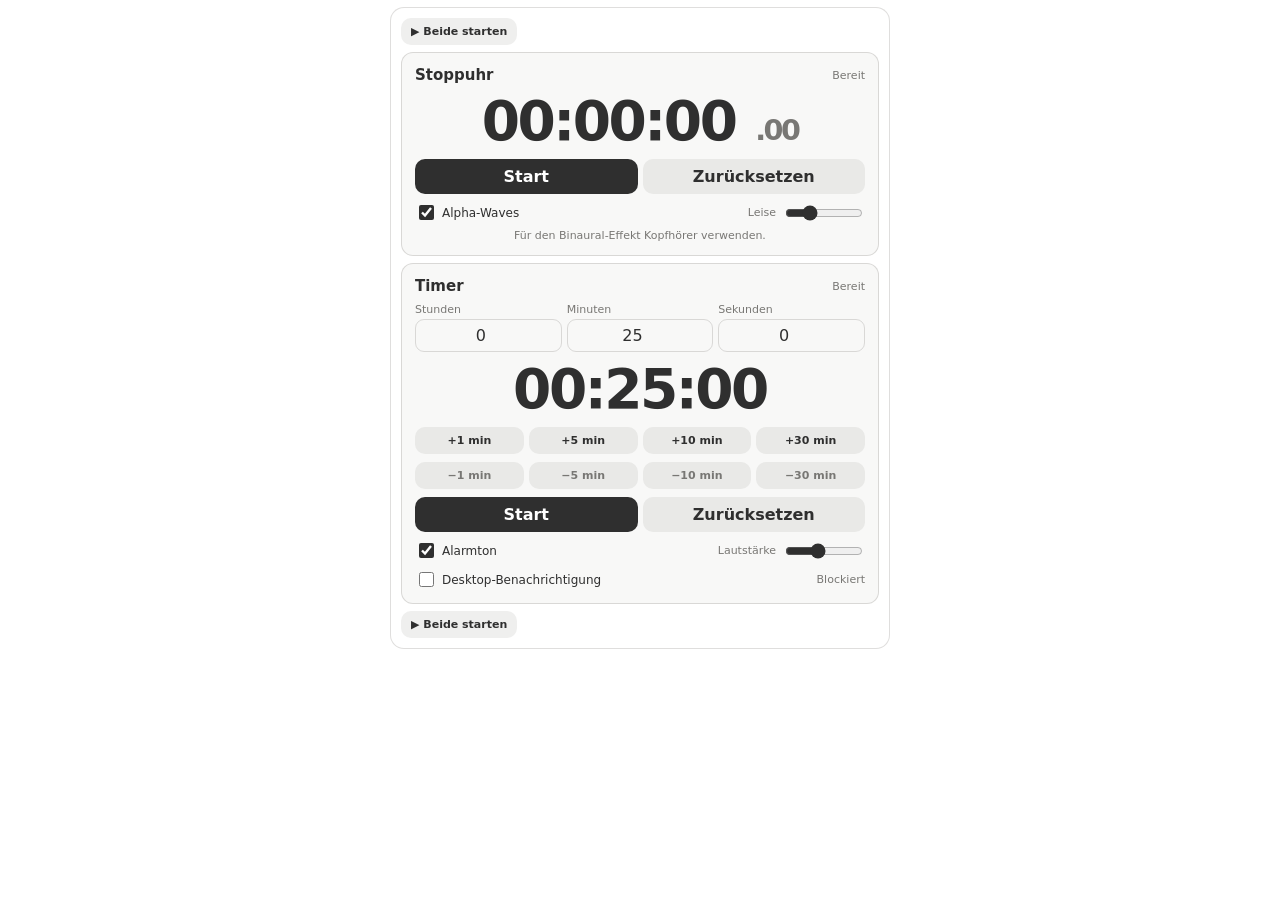
==== commit 942af431: "Update index.html" ====
--- a/index.html
+++ b/index.html
@@ -1,34 +1,34 @@
 <!DOCTYPE html>
 <html lang="de">
 <head>
-  <meta charset="UTF-8" />
-  <meta name="viewport" content="width=device-width, initial-scale=1.0" />
-  <title>Notion Stoppuhr & Timer</title>
+  <meta charset="UTF-8">
+  <meta name="viewport" content="width=device-width, initial-scale=1.0">
+  <title>Notion Lern-Timer</title>
 
   <style>
     :root {
       color-scheme: light dark;
-      --bg: rgba(255, 255, 255, 0.94);
-      --section: rgba(55, 53, 47, 0.035);
+      --bg: rgba(255,255,255,.95);
+      --card: rgba(55,53,47,.035);
       --text: #2f2f2f;
       --muted: #787774;
-      --border: rgba(55, 53, 47, 0.16);
+      --border: rgba(55,53,47,.16);
       --button: #2f2f2f;
-      --button-text: #ffffff;
-      --secondary: rgba(55, 53, 47, 0.08);
+      --buttonText: #fff;
+      --soft: rgba(55,53,47,.08);
       --danger: #d44c47;
     }
 
     @media (prefers-color-scheme: dark) {
       :root {
-        --bg: rgba(32, 32, 32, 0.95);
-        --section: rgba(255, 255, 255, 0.035);
+        --bg: rgba(32,32,32,.96);
+        --card: rgba(255,255,255,.035);
         --text: #f2f2f2;
-        --muted: #a7a7a7;
-        --border: rgba(255, 255, 255, 0.14);
+        --muted: #aaa;
+        --border: rgba(255,255,255,.14);
         --button: #f2f2f2;
-        --button-text: #222222;
-        --secondary: rgba(255, 255, 255, 0.10);
+        --buttonText: #222;
+        --soft: rgba(255,255,255,.10);
       }
     }
 
@@ -42,141 +42,180 @@
       min-height: 100%;
       margin: 0;
       background: transparent;
-      font-family: Inter, ui-sans-serif, -apple-system, BlinkMacSystemFont,
-        "Segoe UI", sans-serif;
+      font-family: Inter, system-ui, -apple-system, "Segoe UI", sans-serif;
     }
 
     body {
       display: grid;
       place-items: center;
-      padding: 8px;
+      padding: 7px;
       color: var(--text);
     }
 
     .widget {
       width: min(100%, 500px);
-      padding: 11px;
+      display: flex;
+      flex-direction: column;
+      gap: 7px;
+      padding: 10px;
       border: 1px solid var(--border);
-      border-radius: 13px;
+      border-radius: 14px;
       background: var(--bg);
-      backdrop-filter: blur(12px);
+    }
+
+    .master-row {
+      display: flex;
+      justify-content: flex-start;
+    }
+
+    .card {
       display: flex;
       flex-direction: column;
       gap: 8px;
-    }
-
-    .master-row {
-      display: flex;
-      justify-content: flex-start;
-    }
-
-    .section {
-      padding: 14px;
+      padding: 13px;
       border: 1px solid var(--border);
-      border-radius: 13px;
-      background: var(--section);
-      display: flex;
-      flex-direction: column;
-      gap: 5px;
-    }
-
-    .title-row {
-      display: flex;
-      align-items: center;
-      justify-content: space-between;
-      gap: 8px;
-    }
-
-    h1 {
-      margin: 0;
-      font-size: 15px;
-      font-weight: 650;
-      letter-spacing: -0.01em;
-    }
-
-    .status {
-      font-size: 11px;
-      color: var(--muted);
-    }
-
-    .display {
-      font-variant-numeric: tabular-nums;
-      text-align: center;
-      font-size: clamp(34px, 9vw, 56px);
-      font-weight: 700;
-      letter-spacing: -0.045em;
-      line-height: 1;
-      padding: 4px 0;
-    }
-
-    .milliseconds {
-      color: var(--muted);
-      font-size: 0.52em;
-      margin-left: 4px;
-    }
-
-    .controls {
-      display: grid;
-      grid-template-columns: 1fr 1fr;
-      gap: 5px;
-    }
-
-    button {
-      border: 0;
       border-radius: 12px;
-      padding: 9px 12px;
-      font: inherit;
-      font-weight: 650;
-      cursor: pointer;
-      transition:
-        transform 120ms ease,
-        opacity 120ms ease,
-        background 120ms ease;
-    }
-
-    button:active {
-      transform: scale(0.98);
-    }
-
-    button:disabled {
-      cursor: not-allowed;
-      opacity: 0.45;
-    }
-
-    .primary {
-      background: var(--button);
-      color: var(--button-text);
-    }
-
-    .secondary {
-      background: var(--secondary);
-      color: var(--text);
-    }
-
-    .master-button {
-      padding: 7px 10px;
-      font-size: 11px;
-      background: var(--secondary);
-      color: var(--text);
-    }
-
-    .sound-row {
+      background: var(--card);
+    }
+
+    .head,
+    .setting-row {
       display: flex;
       align-items: center;
       justify-content: space-between;
       gap: 10px;
-      font-size: 12px;
+    }
+
+    h2 {
+      margin: 0;
+      font-size: 15px;
+    }
+
+    .status,
+    .note {
       color: var(--muted);
-    }
-
-    .sound-controls {
+      font-size: 11px;
+    }
+
+    .note {
+      margin: -2px 0 0;
+      text-align: center;
+    }
+
+    .display {
+      padding: 2px 0;
+      text-align: center;
+      font-size: clamp(34px, 9vw, 55px);
+      font-weight: 700;
+      line-height: 1;
+      letter-spacing: -.045em;
+      font-variant-numeric: tabular-nums;
+    }
+
+    .fraction {
+      margin-left: 3px;
+      color: var(--muted);
+      font-size: .52em;
+    }
+
+    .controls,
+    .inputs,
+    .adjust-row {
+      display: grid;
+      gap: 5px;
+    }
+
+    .controls {
+      grid-template-columns: 1fr 1fr;
+    }
+
+    .inputs {
+      grid-template-columns: repeat(3, 1fr);
+    }
+
+    .adjust-row {
+      grid-template-columns: repeat(4, 1fr);
+    }
+
+    .field {
       display: flex;
-      align-items: center;
-      gap: 9px;
+      flex-direction: column;
+      gap: 3px;
+    }
+
+    .field label {
+      color: var(--muted);
+      font-size: 11px;
+    }
+
+    button,
+    input {
+      font: inherit;
+    }
+
+    button {
+      border: 0;
+      border-radius: 10px;
+      padding: 8px 10px;
+      font-weight: 650;
+      cursor: pointer;
+    }
+
+    button:active {
+      transform: scale(.98);
+    }
+
+    button:disabled {
+      opacity: .45;
+      cursor: not-allowed;
+    }
+
+    .primary {
+      color: var(--buttonText);
+      background: var(--button);
+    }
+
+    .secondary,
+    .master,
+    .adjust-row button {
+      color: var(--text);
+      background: var(--soft);
+    }
+
+    .master {
+      padding: 7px 10px;
+      font-size: 11px;
+    }
+
+    .adjust-row button {
+      padding: 7px 3px;
+      font-size: 11px;
+    }
+
+    .negative button {
+      color: var(--muted);
+    }
+
+    input[type="number"] {
+      width: 100%;
+      padding: 6px;
+      border: 1px solid var(--border);
+      border-radius: 9px;
+      outline: none;
+      color: var(--text);
+      background: transparent;
+      text-align: center;
+      font-variant-numeric: tabular-nums;
     }
 
     input[type="range"] {
       width: 78px;
+      accent-color: var(--text);
+    }
+
+    input[type="checkbox"] {
+      width: 15px;
+      height: 15px;
       accent-color: var(--text);
     }
 
@@ -184,225 +223,170 @@
       display: inline-flex;
       align-items: center;
       gap: 5px;
+      font-size: 12px;
       cursor: pointer;
     }
 
-    .toggle input {
-      width: 16px;
-      height: 16px;
-      accent-color: var(--text);
-    }
-
-    .inputs {
-      display: grid;
-      grid-template-columns: repeat(3, 1fr);
-      gap: 5px;
-    }
-
-    .field {
-      display: flex;
-      flex-direction: column;
-      gap: 4px;
-    }
-
-    .field label {
+    .volume {
+      display: inline-flex;
+      align-items: center;
+      gap: 7px;
+      color: var(--muted);
       font-size: 11px;
-      color: var(--muted);
-    }
-
-    input[type="number"] {
-      width: 100%;
-      border: 1px solid var(--border);
-      border-radius: 10px;
-      padding: 7px;
-      background: transparent;
-      color: var(--text);
-      font: inherit;
-      font-variant-numeric: tabular-nums;
-      text-align: center;
-      outline: none;
-    }
-
-    input[type="number"]:focus {
-      border-color: var(--text);
-    }
-
-    .adjustments {
-      display: flex;
-      flex-direction: column;
-      gap: 5px;
-    }
-
-    .adjustment-row {
-      display: grid;
-      grid-template-columns: repeat(4, 1fr);
-      gap: 5px;
-    }
-
-    .adjustment-row button {
-      padding: 7px 4px;
-      font-size: 11px;
-      background: var(--secondary);
-      color: var(--text);
-    }
-
-    .adjustment-row.negative button {
-      color: var(--muted);
-    }
-
-    .alarm-button {
+    }
+
+    .alarm-stop {
       display: none;
       grid-column: 1 / -1;
+      color: #fff;
       background: var(--danger);
-      color: #ffffff;
     }
 
     .finished .timer-display {
       color: var(--danger);
     }
 
-    .hint {
-      margin: -3px 0 0;
-      text-align: center;
-      color: var(--muted);
-      font-size: 11px;
-    }
-
     @media (max-width: 420px) {
-      .widget {
-        padding: 7px;
-      }
-
-      .section {
-        padding: 12px;
-      }
-
-      .sound-row {
+      .card {
+        padding: 11px;
+      }
+
+      .setting-row {
         align-items: flex-start;
         flex-direction: column;
+        gap: 5px;
       }
     }
   </style>
 </head>
 
 <body>
-  <main class="widget" id="widget">
+  <main class="widget">
+
     <div class="master-row">
-      <button class="master-button master-toggle" type="button">
+      <button class="master master-toggle" type="button">
         ▶ Beide starten
       </button>
     </div>
 
-    <section class="section">
-      <div class="title-row">
-        <h1>Stoppuhr</h1>
-        <span class="status" id="stopwatchStatus">Bereit</span>
+    <section class="card">
+
+      <div class="head">
+        <h2>Stoppuhr</h2>
+        <span class="status" id="swStatus">Bereit</span>
       </div>
 
-      <div class="display" aria-live="polite">
-        <span id="stopwatchMainTime">00:00:00</span>
-        <span class="milliseconds" id="stopwatchMilliseconds">.00</span>
+      <div class="display">
+        <span id="swMain">00:00:00</span>
+        <span class="fraction" id="swFraction">.00</span>
       </div>
 
       <div class="controls">
-        <button class="primary" id="stopwatchStartPause" type="button">
+        <button class="primary" id="swToggle" type="button">
           Start
         </button>
 
-        <button class="secondary" id="stopwatchReset" type="button">
+        <button class="secondary" id="swReset" type="button">
           Zurücksetzen
         </button>
       </div>
 
-      <div class="sound-row">
+      <div class="setting-row">
+
         <label class="toggle">
-          <input type="checkbox" id="alphaEnabled" checked />
+          <input id="alphaEnabled" type="checkbox" checked>
           Alpha-Waves
         </label>
 
-        <div class="sound-controls">
-          <span>Leise</span>
+        <span class="volume">
+          Leise
 
           <input
+            id="alphaVolume"
             type="range"
-            id="alphaVolume"
             min="0"
             max="0.06"
             step="0.002"
             value="0.016"
-            aria-label="Alpha-Waves-Lautstärke"
-          />
-        </div>
+          >
+        </span>
+
       </div>
 
-      <p class="hint">
+      <p class="note">
         Für den Binaural-Effekt Kopfhörer verwenden.
       </p>
+
     </section>
 
-    <section class="section" id="timerSection">
-      <div class="title-row">
-        <h1>Timer</h1>
+    <section class="card" id="timerCard">
+
+      <div class="head">
+        <h2>Timer</h2>
         <span class="status" id="timerStatus">Bereit</span>
       </div>
 
       <div class="inputs">
+
         <div class="field">
-          <label for="timerHours">Stunden</label>
+          <label for="hours">Stunden</label>
+
           <input
-            id="timerHours"
+            id="hours"
             type="number"
             min="0"
             max="99"
             value="0"
-          />
+          >
         </div>
 
         <div class="field">
-          <label for="timerMinutes">Minuten</label>
+          <label for="minutes">Minuten</label>
+
           <input
-            id="timerMinutes"
+            id="minutes"
             type="number"
             min="0"
             max="59"
             value="25"
-          />
+          >
         </div>
 
         <div class="field">
-          <label for="timerSeconds">Sekunden</label>
+          <label for="seconds">Sekunden</label>
+
           <input
-            id="timerSeconds"
+            id="seconds"
             type="number"
             min="0"
             max="59"
             value="0"
-          />
+          >
         </div>
+
       </div>
 
       <div class="display timer-display" id="timerDisplay">
         00:25:00
       </div>
 
-      <div class="adjustments" aria-label="Timerzeit anpassen">
-        <div class="adjustment-row">
-          <button type="button" data-adjust="1">+1 min</button>
-          <button type="button" data-adjust="5">+5 min</button>
-          <button type="button" data-adjust="10">+10 min</button>
-          <button type="button" data-adjust="30">+30 min</button>
-        </div>
-
-        <div class="adjustment-row negative">
-          <button type="button" data-adjust="-1">−1 min</button>
-          <button type="button" data-adjust="-5">−5 min</button>
-          <button type="button" data-adjust="-10">−10 min</button>
-          <button type="button" data-adjust="-30">−30 min</button>
-        </div>
+      <div class="adjust-row">
+        <button data-minutes="1" type="button">+1 min</button>
+        <button data-minutes="5" type="button">+5 min</button>
+        <button data-minutes="10" type="button">+10 min</button>
+        <button data-minutes="30" type="button">+30 min</button>
       </div>
 
+      <div class="adjust-row negative">
+        <button data-minutes="-1" type="button">−1 min</button>
+        <button data-minutes="-5" type="button">−5 min</button>
+        <button data-minutes="-10" type="button">−10 min</button>
+        <button data-minutes="-30" type="button">−30 min</button>
+      </div>
+
       <div class="controls">
-        <button class="primary" id="timerStartPause" type="button">
+
+        <button class="primary" id="timerToggle" type="button">
           Start
         </button>
 
@@ -410,46 +394,74 @@
           Zurücksetzen
         </button>
 
-        <button class="alarm-button" id="stopAlarm" type="button">
+        <button class="alarm-stop" id="alarmStop" type="button">
           Alarm stoppen
         </button>
+
       </div>
 
-      <div class="sound-row">
+      <div class="setting-row">
+
         <label class="toggle">
-          <input type="checkbox" id="alarmEnabled" checked />
+          <input id="alarmEnabled" type="checkbox" checked>
           Alarmton
         </label>
 
-        <div class="sound-controls">
-          <span>Lautstärke</span>
+        <span class="volume">
+          Lautstärke
 
           <input
+            id="alarmVolume"
             type="range"
-            id="alarmVolume"
             min="0"
             max="0.35"
             step="0.01"
             value="0.14"
-            aria-label="Alarm-Lautstärke"
-          />
-        </div>
+          >
+        </span>
+
       </div>
+
+      <div class="setting-row">
+
+        <label class="toggle">
+          <input id="notifyEnabled" type="checkbox">
+          Desktop-Benachrichtigung
+        </label>
+
+        <span class="status" id="notifyStatus">
+          Aus
+        </span>
+
+      </div>
+
     </section>
 
     <div class="master-row">
-      <button class="master-button master-toggle" type="button">
+      <button class="master master-toggle" type="button">
         ▶ Beide starten
       </button>
     </div>
+
   </main>
 
   <script>
     "use strict";
 
-    let audioContext = null;
-
-    function getAudioContext() {
+    const $ = id => document.getElementById(id);
+
+    const clamp = (value, min, max) =>
+      Math.min(
+        Math.max(Number(value) || 0, min),
+        max
+      );
+
+    const roundMinutes = milliseconds =>
+      Math.round(milliseconds / 60000);
+
+    let audioContext;
+
+    function audio() {
       if (!audioContext) {
         audioContext = new (
           window.AudioContext ||
@@ -464,98 +476,134 @@
       return audioContext;
     }
 
-    const stopwatchMainTime =
-      document.getElementById("stopwatchMainTime");
-
-    const stopwatchMilliseconds =
-      document.getElementById("stopwatchMilliseconds");
-
-    const stopwatchStartPause =
-      document.getElementById("stopwatchStartPause");
-
-    const stopwatchReset =
-      document.getElementById("stopwatchReset");
-
-    const stopwatchStatus =
-      document.getElementById("stopwatchStatus");
-
-    const alphaEnabled =
-      document.getElementById("alphaEnabled");
-
-    const alphaVolume =
-      document.getElementById("alphaVolume");
-
-    let stopwatchRunning = false;
-    let stopwatchStartTimestamp = 0;
-    let stopwatchElapsedBeforeStart = 0;
-    let stopwatchAnimationId = null;
-    let alphaNodes = null;
-
-    function startAlphaSound() {
+    /*
+      STOPPUHR
+    */
+
+    let swRunning = false;
+    let swStartedAt = 0;
+    let swElapsed = 0;
+    let swFrame;
+    let alphaNodes;
+
+    function formatStopwatch(ms) {
+      const csTotal = Math.floor(ms / 10);
+      const cs = csTotal % 100;
+
+      const secTotal = Math.floor(csTotal / 100);
+      const sec = secTotal % 60;
+
+      const minTotal = Math.floor(secTotal / 60);
+      const min = minTotal % 60;
+
+      const hrs = Math.floor(minTotal / 60);
+
+      return {
+        main: [hrs, min, sec]
+          .map(number =>
+            String(number).padStart(2, "0")
+          )
+          .join(":"),
+
+        fraction:
+          String(cs).padStart(2, "0")
+      };
+    }
+
+    function renderStopwatch() {
+      const elapsed = swRunning
+        ? swElapsed +
+          performance.now() -
+          swStartedAt
+        : swElapsed;
+
+      const formatted =
+        formatStopwatch(elapsed);
+
+      $("swMain").textContent =
+        formatted.main;
+
+      $("swFraction").textContent =
+        "." + formatted.fraction;
+
+      if (swRunning) {
+        swFrame =
+          requestAnimationFrame(
+            renderStopwatch
+          );
+      }
+    }
+
+    function startAlpha() {
       if (
         alphaNodes ||
-        !stopwatchRunning ||
-        !alphaEnabled.checked ||
-        Number(alphaVolume.value) <= 0
+        !swRunning ||
+        !$("alphaEnabled").checked ||
+        Number($("alphaVolume").value) <= 0
       ) {
         return;
       }
 
-      const ctx = getAudioContext();
-      const masterGain = ctx.createGain();
-
-      const leftOscillator = ctx.createOscillator();
-      const rightOscillator = ctx.createOscillator();
-
-      const leftPanner = ctx.createStereoPanner();
-      const rightPanner = ctx.createStereoPanner();
-
-      const leftGain = ctx.createGain();
-      const rightGain = ctx.createGain();
-
-      leftOscillator.type = "sine";
-      rightOscillator.type = "sine";
-
-      leftOscillator.frequency.value = 200;
-      rightOscillator.frequency.value = 210;
-
-      leftPanner.pan.value = -1;
-      rightPanner.pan.value = 1;
-
-      leftGain.gain.value = 0.5;
-      rightGain.gain.value = 0.5;
-
-      masterGain.gain.setValueAtTime(
+      const ctx = audio();
+
+      const master =
+        ctx.createGain();
+
+      const left =
+        ctx.createOscillator();
+
+      const right =
+        ctx.createOscillator();
+
+      const leftPan =
+        ctx.createStereoPanner();
+
+      const rightPan =
+        ctx.createStereoPanner();
+
+      left.type = "sine";
+      right.type = "sine";
+
+      left.frequency.value = 200;
+      right.frequency.value = 210;
+
+      leftPan.pan.value = -1;
+      rightPan.pan.value = 1;
+
+      master.gain.setValueAtTime(
         0.0001,
         ctx.currentTime
       );
 
-      masterGain.gain.exponentialRampToValueAtTime(
-        Math.max(0.0001, Number(alphaVolume.value)),
-        ctx.currentTime + 0.4
+      master.gain.exponentialRampToValueAtTime(
+        Math.max(
+          0.0001,
+          Number($("alphaVolume").value)
+        ),
+        ctx.currentTime + 0.35
       );
 
-      leftOscillator.connect(leftGain);
-      leftGain.connect(leftPanner);
-      leftPanner.connect(masterGain);
-
-      rightOscillator.connect(rightGain);
-      rightGain.connect(rightPanner);
-      rightPanner.connect(masterGain);
-
-      masterGain.connect(ctx.destination);
-
-      leftOscillator.start();
-      rightOscillator.start();
+      left
+        .connect(leftPan)
+        .connect(master);
+
+      right
+        .connect(rightPan)
+        .connect(master);
+
+      master.connect(ctx.destination);
+
+      left.start();
+      right.start();
 
       alphaNodes = {
-        leftOscillator,
-        rightOscillator,
-        masterGain
+        left,
+        right,
+        master
       };
     }
 
-    function stopAlphaSound() {
+    function stopAlpha() {
       if (!alphaNodes || !audioContext) {
         return;
       }
@@ -563,368 +611,203 @@
       const nodes = alphaNodes;
       alphaNodes = null;
 
-      const now = audioContext.currentTime;
+      const now =
+        audioContext.currentTime;
 
       try {
-        nodes.masterGain.gain.cancelScheduledValues(now);
-
-        nodes.masterGain.gain.setValueAtTime(
+        nodes.master.gain.cancelScheduledValues(
+          now
+        );
+
+        nodes.master.gain.setValueAtTime(
           Math.max(
             0.0001,
-            nodes.masterGain.gain.value
+            nodes.master.gain.value
           ),
           now
         );
 
-        nodes.masterGain.gain.exponentialRampToValueAtTime(
+        nodes.master.gain.exponentialRampToValueAtTime(
           0.0001,
           now + 0.12
         );
 
-        nodes.leftOscillator.stop(now + 0.14);
-        nodes.rightOscillator.stop(now + 0.14);
-      } catch (error) {
-        console.warn(
-          "Alpha-Sound konnte nicht sauber beendet werden:",
-          error
-        );
-      }
-    }
-
-    function updateAlphaVolume() {
-      if (!alphaNodes || !audioContext) {
+        nodes.left.stop(now + 0.14);
+        nodes.right.stop(now + 0.14);
+      } catch (_) {
+      }
+    }
+
+    function startStopwatch() {
+      if (swRunning) {
         return;
       }
 
-      const now = audioContext.currentTime;
-
-      alphaNodes.masterGain.gain.cancelScheduledValues(now);
-
-      alphaNodes.masterGain.gain.setTargetAtTime(
+      audio();
+
+      swStartedAt =
+        performance.now();
+
+      swRunning = true;
+
+      $("swToggle").textContent =
+        "Pause";
+
+      $("swStatus").textContent =
+        "Läuft";
+
+      startAlpha();
+      renderStopwatch();
+    }
+
+    function pauseStopwatch(
+      label = "Pausiert"
+    ) {
+      if (!swRunning) {
+        return;
+      }
+
+      swElapsed +=
+        performance.now() -
+        swStartedAt;
+
+      swRunning = false;
+
+      cancelAnimationFrame(swFrame);
+
+      stopAlpha();
+
+      $("swToggle").textContent =
+        "Weiter";
+
+      $("swStatus").textContent =
+        label;
+
+      renderStopwatch();
+    }
+
+    function resetStopwatch() {
+      swRunning = false;
+      swElapsed = 0;
+
+      cancelAnimationFrame(swFrame);
+
+      stopAlpha();
+
+      $("swToggle").textContent =
+        "Start";
+
+      $("swStatus").textContent =
+        "Bereit";
+
+      resumeSw = false;
+
+      renderStopwatch();
+    }
+
+    /*
+      TIMER
+    */
+
+    let timerRunning = false;
+    let timerEnd = 0;
+    let timerInterval;
+    let alarmInterval;
+    let segmentStartedAt = null;
+
+    let configuredMs =
+      inputDuration();
+
+    let remainingMs =
+      configuredMs;
+
+    function inputDuration() {
+      return (
+        clamp(
+          $("hours").value,
+          0,
+          99
+        ) * 3600 +
+
+        clamp(
+          $("minutes").value,
+          0,
+          59
+        ) * 60 +
+
+        clamp(
+          $("seconds").value,
+          0,
+          59
+        )
+      ) * 1000;
+    }
+
+    function writeInputs(ms) {
+      const totalSeconds =
+        Math.floor(
+          Math.max(0, ms) / 1000
+        );
+
+      $("hours").value =
+        Math.floor(
+          totalSeconds / 3600
+        );
+
+      $("minutes").value =
+        Math.floor(
+          totalSeconds / 60
+        ) % 60;
+
+      $("seconds").value =
+        totalSeconds % 60;
+    }
+
+    function formatTimer(ms) {
+      const totalSeconds =
         Math.max(
-          0.0001,
-          Number(alphaVolume.value)
-        ),
-        now,
-        0.05
-      );
-
-      if (Number(alphaVolume.value) <= 0) {
-        stopAlphaSound();
-      }
-    }
-
-    function formatStopwatch(millisecondsTotal) {
-      const totalCentiseconds =
-        Math.floor(millisecondsTotal / 10);
-
-      const centiseconds =
-        totalCentiseconds % 100;
-
-      const totalSeconds =
-        Math.floor(totalCentiseconds / 100);
+          0,
+          Math.ceil(ms / 1000)
+        );
+
+      const hours =
+        Math.floor(
+          totalSeconds / 3600
+        );
+
+      const minutes =
+        Math.floor(
+          totalSeconds / 60
+        ) % 60;
 
       const seconds =
         totalSeconds % 60;
 
-      const totalMinutes =
-        Math.floor(totalSeconds / 60);
-
-      const minutes =
-        totalMinutes % 60;
-
-      const hours =
-        Math.floor(totalMinutes / 60);
-
-      return {
-        main: [hours, minutes, seconds]
-          .map(value =>
-            String(value).padStart(2, "0")
-          )
-          .join(":"),
-
-        fraction:
-          String(centiseconds).padStart(2, "0")
-      };
-    }
-
-    function renderStopwatch() {
-      const elapsed = stopwatchRunning
-        ? stopwatchElapsedBeforeStart +
-          performance.now() -
-          stopwatchStartTimestamp
-        : stopwatchElapsedBeforeStart;
-
-      const formatted =
-        formatStopwatch(elapsed);
-
-      stopwatchMainTime.textContent =
-        formatted.main;
-
-      stopwatchMilliseconds.textContent =
-        "." + formatted.fraction;
-
-      if (stopwatchRunning) {
-        stopwatchAnimationId =
-          requestAnimationFrame(renderStopwatch);
-      }
-    }
-
-    function startStopwatch() {
-      getAudioContext();
-
-      stopwatchStartTimestamp =
-        performance.now();
-
-      stopwatchRunning = true;
-
-      stopwatchStartPause.textContent =
-        "Pause";
-
-      stopwatchStatus.textContent =
-        "Läuft";
-
-      startAlphaSound();
-      renderStopwatch();
-    }
-
-    function pauseStopwatch() {
-      if (!stopwatchRunning) {
-        return;
-      }
-
-      stopwatchElapsedBeforeStart +=
-        performance.now() -
-        stopwatchStartTimestamp;
-
-      stopwatchRunning = false;
-
-      cancelAnimationFrame(
-        stopwatchAnimationId
-      );
-
-      stopAlphaSound();
-
-      stopwatchStartPause.textContent =
-        "Weiter";
-
-      stopwatchStatus.textContent =
-        "Pausiert";
-
-      renderStopwatch();
-    }
-
-    function toggleStopwatch() {
-      if (masterPaused) {
-        return;
-      }
-
-      if (stopwatchRunning) {
-        pauseStopwatch();
-      } else {
-        startStopwatch();
-      }
-    }
-
-    function resetStopwatch() {
-      stopwatchRunning = false;
-      stopwatchElapsedBeforeStart = 0;
-      stopwatchStartTimestamp = 0;
-
-      cancelAnimationFrame(
-        stopwatchAnimationId
-      );
-
-      stopAlphaSound();
-
-      stopwatchStartPause.textContent =
-        "Start";
-
-      stopwatchStatus.textContent =
-        "Bereit";
-
-      resumeStopwatchAfterMaster = false;
-
-      renderStopwatch();
-    }
-
-    stopwatchStartPause.addEventListener(
-      "click",
-      () => {
-        toggleStopwatch();
-        updateMasterControls();
-      }
-    );
-
-    stopwatchReset.addEventListener(
-      "click",
-      () => {
-        resetStopwatch();
-        updateMasterControls();
-      }
-    );
-
-    alphaEnabled.addEventListener(
-      "change",
-      () => {
-        if (
-          stopwatchRunning &&
-          alphaEnabled.checked
-        ) {
-          getAudioContext();
-          startAlphaSound();
-        } else {
-          stopAlphaSound();
-        }
-      }
-    );
-
-    alphaVolume.addEventListener(
-      "input",
-      () => {
-        if (
-          stopwatchRunning &&
-          alphaEnabled.checked &&
-          Number(alphaVolume.value) > 0 &&
-          !alphaNodes
-        ) {
-          startAlphaSound();
-        } else {
-          updateAlphaVolume();
-        }
-      }
-    );
-
-    const timerSection =
-      document.getElementById("timerSection");
-
-    const timerHours =
-      document.getElementById("timerHours");
-
-    const timerMinutes =
-      document.getElementById("timerMinutes");
-
-    const timerSeconds =
-      document.getElementById("timerSeconds");
-
-    const timerDisplay =
-      document.getElementById("timerDisplay");
-
-    const timerStartPause =
-      document.getElementById("timerStartPause");
-
-    const timerReset =
-      document.getElementById("timerReset");
-
-    const timerStatus =
-      document.getElementById("timerStatus");
-
-    const stopAlarmButton =
-      document.getElementById("stopAlarm");
-
-    const alarmEnabled =
-      document.getElementById("alarmEnabled");
-
-    const alarmVolume =
-      document.getElementById("alarmVolume");
-
-    let timerRunning = false;
-    let timerRemainingMs = getInputDuration();
-    let timerEndTimestamp = null;
-    let timerIntervalId = null;
-    let alarmIntervalId = null;
-
-    function clamp(value, minimum, maximum) {
-      return Math.min(
-        Math.max(Number(value) || 0, minimum),
-        maximum
-      );
-    }
-
-    function getInputDuration() {
-      const hours = clamp(
-        timerHours.value,
-        0,
-        99
-      );
-
-      const minutes = clamp(
-        timerMinutes.value,
-        0,
-        59
-      );
-
-      const seconds = clamp(
-        timerSeconds.value,
-        0,
-        59
-      );
-
-      return (
-        hours * 3600 +
-        minutes * 60 +
+      return [
+        hours,
+        minutes,
         seconds
-      ) * 1000;
-    }
-
-    function formatTimer(milliseconds) {
-      const totalSeconds = Math.max(
-        0,
-        Math.ceil(milliseconds / 1000)
-      );
-
-      const seconds =
-        totalSeconds % 60;
-
-      const totalMinutes =
-        Math.floor(totalSeconds / 60);
-
-      const minutes =
-        totalMinutes % 60;
-
-      const hours =
-        Math.floor(totalMinutes / 60);
-
-      return [hours, minutes, seconds]
-        .map(value =>
-          String(value).padStart(2, "0")
+      ]
+        .map(number =>
+          String(number).padStart(2, "0")
         )
         .join(":");
     }
 
     function renderTimer() {
-      timerDisplay.textContent =
-        formatTimer(timerRemainingMs);
-    }
-
-    function syncTimerFromInputs() {
-      if (timerRunning) {
-        return;
-      }
-
-      stopAlarm();
-
-      timerRemainingMs =
-        getInputDuration();
-
-      timerStatus.textContent =
-        timerRemainingMs > 0
-          ? "Bereit"
-          : "Zeit einstellen";
-
-      renderTimer();
-      updateMasterControls();
-    }
-
-    function playAlarmPulse() {
+      $("timerDisplay").textContent =
+        formatTimer(remainingMs);
+    }
+
+    function playAlarm() {
       if (
-        !alarmEnabled.checked ||
-        Number(alarmVolume.value) <= 0
+        !$("alarmEnabled").checked ||
+        Number($("alarmVolume").value) <= 0
       ) {
         return;
       }
 
-      const ctx = getAudioContext();
+      const ctx = audio();
       const now = ctx.currentTime;
 
       [0, 0.18, 0.36].forEach(
@@ -940,13 +823,15 @@
               ? "square"
               : "sine";
 
-          oscillator.frequency.setValueAtTime(
-            index === 1 ? 880 : 660,
-            now + delay
-          );
+          oscillator.frequency.value =
+            index === 1
+              ? 880
+              : 660;
 
           gain.gain.setValueAtTime(
-            Number(alarmVolume.value),
+            Number(
+              $("alarmVolume").value
+            ),
             now + delay
           );
 
@@ -955,10 +840,14 @@
             now + delay + 0.13
           );
 
-          oscillator.connect(gain);
-          gain.connect(ctx.destination);
-
-          oscillator.start(now + delay);
+          oscillator
+            .connect(gain)
+            .connect(ctx.destination);
+
+          oscillator.start(
+            now + delay
+          );
+
           oscillator.stop(
             now + delay + 0.14
           );
@@ -969,197 +858,373 @@
     function startAlarm() {
       stopAlarm();
 
-      timerSection.classList.add(
+      $("timerCard").classList.add(
         "finished"
       );
 
-      stopAlarmButton.style.display =
+      $("alarmStop").style.display =
         "block";
 
-      playAlarmPulse();
-
-      alarmIntervalId = setInterval(
-        playAlarmPulse,
-        1100
-      );
+      playAlarm();
+
+      alarmInterval =
+        setInterval(
+          playAlarm,
+          1100
+        );
     }
 
     function stopAlarm() {
-      if (alarmIntervalId) {
-        clearInterval(alarmIntervalId);
-        alarmIntervalId = null;
-      }
-
-      stopAlarmButton.style.display =
-        "none";
-
-      timerSection.classList.remove(
+      clearInterval(alarmInterval);
+
+      alarmInterval = null;
+
+      $("timerCard").classList.remove(
         "finished"
       );
-    }
-
-    function timerTick() {
-      timerRemainingMs = Math.max(
-        0,
-        timerEndTimestamp - Date.now()
-      );
-
-      renderTimer();
-
-      if (timerRemainingMs <= 0) {
-        finishTimer();
+
+      $("alarmStop").style.display =
+        "none";
+    }
+
+    /*
+      DESKTOP-BENACHRICHTIGUNG
+    */
+
+    function updateNotifyStatus() {
+      if (!("Notification" in window)) {
+        $("notifyStatus").textContent =
+          "Nicht unterstützt";
+
+        $("notifyEnabled").checked =
+          false;
+      }
+
+      else if (
+        Notification.permission ===
+          "granted" &&
+        $("notifyEnabled").checked
+      ) {
+        $("notifyStatus").textContent =
+          "An";
+      }
+
+      else if (
+        Notification.permission ===
+        "denied"
+      ) {
+        $("notifyStatus").textContent =
+          "Blockiert";
+
+        $("notifyEnabled").checked =
+          false;
+      }
+
+      else {
+        $("notifyStatus").textContent =
+          "Aus";
+      }
+    }
+
+    async function changeNotificationSetting() {
+      if (
+        !$("notifyEnabled").checked
+      ) {
+        localStorage.setItem(
+          "timerNotify",
+          "false"
+        );
+
+        updateNotifyStatus();
+        return;
+      }
+
+      if (!("Notification" in window)) {
+        updateNotifyStatus();
+        return;
+      }
+
+      try {
+        const permission =
+          Notification.permission ===
+          "default"
+            ? await Notification
+                .requestPermission()
+            : Notification.permission;
+
+        const enabled =
+          permission === "granted";
+
+        $("notifyEnabled").checked =
+          enabled;
+
+        localStorage.setItem(
+          "timerNotify",
+          String(enabled)
+        );
+      }
+
+      catch (_) {
+        $("notifyEnabled").checked =
+          false;
+
+        localStorage.setItem(
+          "timerNotify",
+          "false"
+        );
+
+        $("notifyStatus").textContent =
+          "In Notion blockiert";
+
+        return;
+      }
+
+      updateNotifyStatus();
+    }
+
+    function sendNotification(
+      segmentMs
+    ) {
+      if (
+        !$("notifyEnabled").checked ||
+        !("Notification" in window) ||
+        Notification.permission !==
+          "granted"
+      ) {
+        return;
+      }
+
+      const configuredMinutes =
+        roundMinutes(configuredMs);
+
+      const segmentMinutes =
+        roundMinutes(segmentMs);
+
+      try {
+        new Notification(
+          `${configuredMinutes}/${segmentMinutes} Minuten Timer abgelaufen`,
+          {
+            body:
+              "Dein Lern-Timer ist beendet.",
+
+            tag:
+              "notion-study-timer",
+
+            renotify:
+              true
+          }
+        );
+      }
+
+      catch (_) {
       }
     }
 
     function startTimer() {
-      getAudioContext();
+      if (timerRunning) {
+        return;
+      }
+
       stopAlarm();
-
-      if (timerRemainingMs <= 0) {
-        timerRemainingMs =
-          getInputDuration();
-      }
-
-      if (timerRemainingMs <= 0) {
-        timerStatus.textContent =
+      audio();
+
+      if (remainingMs <= 0) {
+        remainingMs =
+          configuredMs;
+      }
+
+      if (remainingMs <= 0) {
+        $("timerStatus").textContent =
           "Zeit einstellen";
 
-        updateMasterControls();
         return;
       }
 
-      timerEndTimestamp =
-        Date.now() + timerRemainingMs;
+      segmentStartedAt =
+        Date.now();
+
+      timerEnd =
+        segmentStartedAt +
+        remainingMs;
 
       timerRunning = true;
 
-      timerStartPause.textContent =
+      $("timerToggle").textContent =
         "Pause";
 
-      timerStatus.textContent =
+      $("timerStatus").textContent =
         "Läuft";
 
-      timerIntervalId = setInterval(
-        timerTick,
-        100
-      );
-
-      timerTick();
-    }
-
-    function pauseTimer() {
+      timerInterval =
+        setInterval(
+          tickTimer,
+          100
+        );
+
+      tickTimer();
+    }
+
+    function pauseTimer(
+      label = "Pausiert"
+    ) {
       if (!timerRunning) {
         return;
       }
 
-      timerRemainingMs = Math.max(
-        0,
-        timerEndTimestamp - Date.now()
-      );
+      remainingMs =
+        Math.max(
+          0,
+          timerEnd - Date.now()
+        );
 
       timerRunning = false;
-
-      clearInterval(timerIntervalId);
-      timerIntervalId = null;
-
-      timerStartPause.textContent =
+      segmentStartedAt = null;
+
+      clearInterval(timerInterval);
+
+      timerInterval = null;
+
+      $("timerToggle").textContent =
         "Weiter";
 
-      timerStatus.textContent =
-        "Pausiert";
+      $("timerStatus").textContent =
+        label;
 
       renderTimer();
     }
 
-    function toggleTimer() {
-      if (masterPaused) {
-        return;
-      }
-
-      if (timerRunning) {
-        pauseTimer();
-      } else {
-        startTimer();
+    function tickTimer() {
+      remainingMs =
+        Math.max(
+          0,
+          timerEnd - Date.now()
+        );
+
+      renderTimer();
+
+      if (remainingMs <= 0) {
+        finishTimer();
       }
     }
 
     function finishTimer() {
+      const segmentMs =
+        segmentStartedAt
+          ? Math.max(
+              0,
+              Date.now() -
+              segmentStartedAt
+            )
+          : 0;
+
       timerRunning = false;
-
-      clearInterval(timerIntervalId);
-      timerIntervalId = null;
-
-      timerRemainingMs = 0;
-      resumeTimerAfterMaster = false;
+      segmentStartedAt = null;
+      remainingMs = 0;
+
+      clearInterval(timerInterval);
+
+      timerInterval = null;
+      resumeTimer = false;
+
+      $("timerToggle").textContent =
+        "Start";
+
+      $("timerStatus").textContent =
+        "Fertig";
 
       renderTimer();
-
-      timerStartPause.textContent =
-        "Start";
-
-      timerStatus.textContent =
-        "Fertig";
-
       startAlarm();
-      updateMasterControls();
+
+      sendNotification(segmentMs);
+
+      updateMaster();
     }
 
     function resetTimer() {
       timerRunning = false;
-
-      clearInterval(timerIntervalId);
-      timerIntervalId = null;
+      segmentStartedAt = null;
+
+      clearInterval(timerInterval);
+
+      timerInterval = null;
 
       stopAlarm();
 
-      timerRemainingMs =
-        getInputDuration();
-
-      resumeTimerAfterMaster = false;
-
-      timerStartPause.textContent =
+      remainingMs =
+        configuredMs;
+
+      resumeTimer = false;
+
+      $("timerToggle").textContent =
         "Start";
 
-      timerStatus.textContent =
-        timerRemainingMs > 0
+      $("timerStatus").textContent =
+        remainingMs > 0
           ? "Bereit"
           : "Zeit einstellen";
 
       renderTimer();
     }
 
+    function syncInputs() {
+      if (timerRunning) {
+        return;
+      }
+
+      stopAlarm();
+
+      configuredMs =
+        inputDuration();
+
+      remainingMs =
+        configuredMs;
+
+      $("timerStatus").textContent =
+        remainingMs > 0
+          ? "Bereit"
+          : "Zeit einstellen";
+
+      renderTimer();
+      updateMaster();
+    }
+
     function adjustTimer(minutes) {
       stopAlarm();
 
       const delta =
-        Number(minutes) * 60 * 1000;
+        Number(minutes) * 60000;
+
+      configuredMs =
+        Math.max(
+          0,
+          configuredMs + delta
+        );
+
+      remainingMs =
+        Math.max(
+          0,
+          remainingMs + delta
+        );
+
+      writeInputs(configuredMs);
 
       if (timerRunning) {
-        timerRemainingMs = Math.max(
-          0,
-          timerEndTimestamp -
-          Date.now() +
-          delta
-        );
-
-        if (timerRemainingMs <= 0) {
+        if (remainingMs <= 0) {
           finishTimer();
           return;
         }
 
-        timerEndTimestamp =
-          Date.now() + timerRemainingMs;
-
-        timerStatus.textContent =
+        timerEnd =
+          Date.now() +
+          remainingMs;
+
+        $("timerStatus").textContent =
           "Läuft";
-      } else {
-        timerRemainingMs = Math.max(
-          0,
-          timerRemainingMs + delta
-        );
-
-        timerStatus.textContent =
-          timerRemainingMs > 0
+      }
+
+      else {
+        $("timerStatus").textContent =
+          remainingMs > 0
             ? (
                 masterPaused
                   ? "Gemeinsam pausiert"
@@ -1169,69 +1234,12 @@
       }
 
       renderTimer();
-      updateMasterControls();
-    }
-
-    [
-      timerHours,
-      timerMinutes,
-      timerSeconds
-    ].forEach(input => {
-      input.addEventListener(
-        "input",
-        () => {
-          if (input === timerHours) {
-            input.value = clamp(
-              input.value,
-              0,
-              99
-            );
-          } else {
-            input.value = clamp(
-              input.value,
-              0,
-              59
-            );
-          }
-
-          syncTimerFromInputs();
-        }
-      );
-    });
-
-    document
-      .querySelectorAll("[data-adjust]")
-      .forEach(button => {
-        button.addEventListener(
-          "click",
-          () => {
-            adjustTimer(
-              button.dataset.adjust
-            );
-          }
-        );
-      });
-
-    timerStartPause.addEventListener(
-      "click",
-      () => {
-        toggleTimer();
-        updateMasterControls();
-      }
-    );
-
-    timerReset.addEventListener(
-      "click",
-      () => {
-        resetTimer();
-        updateMasterControls();
-      }
-    );
-
-    stopAlarmButton.addEventListener(
-      "click",
-      stopAlarm
-    );
+      updateMaster();
+    }
+
+    /*
+      GEMEINSAME STEUERUNG
+    */
 
     const masterButtons = [
       ...document.querySelectorAll(
@@ -1240,145 +1248,281 @@
     ];
 
     let masterPaused = false;
-    let resumeStopwatchAfterMaster = false;
-    let resumeTimerAfterMaster = false;
-
-    function updateMasterControls() {
-      let label;
-
-      if (masterPaused) {
-        label =
-          "▶ Beide fortsetzen";
-      } else if (
-        stopwatchRunning ||
-        timerRunning
-      ) {
-        label =
-          "⏸ Beide pausieren";
-      } else {
-        label =
-          "▶ Beide starten";
-      }
-
-      masterButtons.forEach(button => {
-        button.textContent = label;
-      });
-
-      stopwatchStartPause.disabled =
+    let resumeSw = false;
+    let resumeTimer = false;
+
+    function updateMaster() {
+      const label =
+        masterPaused
+
+          ? "▶ Beide fortsetzen"
+
+          : (
+              swRunning ||
+              timerRunning
+
+                ? "⏸ Beide pausieren"
+
+                : "▶ Beide starten"
+            );
+
+      masterButtons.forEach(
+        button =>
+          button.textContent = label
+      );
+
+      $("swToggle").disabled =
         masterPaused;
 
-      timerStartPause.disabled =
+      $("timerToggle").disabled =
         masterPaused;
     }
 
     function startBoth() {
-      getAudioContext();
+      if (!swRunning) {
+        startStopwatch();
+      }
+
+      if (!timerRunning) {
+        startTimer();
+      }
+
+      updateMaster();
+    }
+
+    function pauseBoth() {
+      resumeSw =
+        swRunning;
+
+      resumeTimer =
+        timerRunning;
+
+      if (swRunning) {
+        pauseStopwatch(
+          "Gemeinsam pausiert"
+        );
+      }
+
+      if (timerRunning) {
+        pauseTimer(
+          "Gemeinsam pausiert"
+        );
+      }
+
       stopAlarm();
 
-      if (!stopwatchRunning) {
-        startStopwatch();
-      }
-
-      if (!timerRunning) {
-        if (timerRemainingMs <= 0) {
-          timerRemainingMs =
-            getInputDuration();
-
-          renderTimer();
-        }
-
-        if (timerRemainingMs > 0) {
-          startTimer();
-        } else {
-          timerStatus.textContent =
-            "Zeit einstellen";
-        }
-      }
-
-      updateMasterControls();
-    }
-
-    function pauseBoth() {
-      resumeStopwatchAfterMaster =
-        stopwatchRunning;
-
-      resumeTimerAfterMaster =
-        timerRunning;
-
-      if (stopwatchRunning) {
-        pauseStopwatch();
-
-        stopwatchStatus.textContent =
-          "Gemeinsam pausiert";
-      }
-
-      if (timerRunning) {
-        pauseTimer();
-
-        timerStatus.textContent =
-          "Gemeinsam pausiert";
-      }
-
-      stopAlarm();
-
       masterPaused = true;
 
-      updateMasterControls();
+      updateMaster();
     }
 
     function resumeBoth() {
       masterPaused = false;
 
-      updateMasterControls();
-
-      const shouldResumeStopwatch =
-        resumeStopwatchAfterMaster;
-
-      const shouldResumeTimer =
-        resumeTimerAfterMaster;
-
-      resumeStopwatchAfterMaster = false;
-      resumeTimerAfterMaster = false;
-
-      if (shouldResumeStopwatch) {
+      const startSwAgain =
+        resumeSw;
+
+      const startTimerAgain =
+        resumeTimer;
+
+      resumeSw = false;
+      resumeTimer = false;
+
+      if (startSwAgain) {
         startStopwatch();
       }
 
       if (
-        shouldResumeTimer &&
-        timerRemainingMs > 0
+        startTimerAgain &&
+        remainingMs > 0
       ) {
         startTimer();
       }
 
-      updateMasterControls();
-    }
-
-    function toggleMasterControl() {
-      getAudioContext();
+      updateMaster();
+    }
+
+    function toggleMaster() {
+      audio();
 
       if (masterPaused) {
         resumeBoth();
-      } else if (
-        stopwatchRunning ||
+      }
+
+      else if (
+        swRunning ||
         timerRunning
       ) {
         pauseBoth();
-      } else {
+      }
+
+      else {
         startBoth();
       }
     }
 
-    masterButtons.forEach(button => {
-      button.addEventListener(
-        "click",
-        toggleMasterControl
+    /*
+      BUTTONS UND EINGABEN
+    */
+
+    $("swToggle").addEventListener(
+      "click",
+      () => {
+        if (masterPaused) {
+          return;
+        }
+
+        if (swRunning) {
+          pauseStopwatch();
+        } else {
+          startStopwatch();
+        }
+
+        updateMaster();
+      }
+    );
+
+    $("swReset").addEventListener(
+      "click",
+      () => {
+        resetStopwatch();
+        updateMaster();
+      }
+    );
+
+    $("alphaEnabled").addEventListener(
+      "change",
+      () => {
+        if (
+          swRunning &&
+          $("alphaEnabled").checked
+        ) {
+          startAlpha();
+        } else {
+          stopAlpha();
+        }
+      }
+    );
+
+    $("alphaVolume").addEventListener(
+      "input",
+      () => {
+        if (
+          alphaNodes &&
+          audioContext
+        ) {
+          const value =
+            Number(
+              $("alphaVolume").value
+            );
+
+          if (value <= 0) {
+            stopAlpha();
+          } else {
+            alphaNodes.master.gain
+              .setTargetAtTime(
+                value,
+                audioContext.currentTime,
+                0.05
+              );
+          }
+        }
+
+        else if (swRunning) {
+          startAlpha();
+        }
+      }
+    );
+
+    [
+      $("hours"),
+      $("minutes"),
+      $("seconds")
+    ].forEach(
+      input =>
+        input.addEventListener(
+          "input",
+          syncInputs
+        )
+    );
+
+    document
+      .querySelectorAll(
+        "[data-minutes]"
+      )
+      .forEach(
+        button =>
+          button.addEventListener(
+            "click",
+            () =>
+              adjustTimer(
+                button.dataset.minutes
+              )
+          )
       );
-    });
-
+
+    $("timerToggle").addEventListener(
+      "click",
+      () => {
+        if (masterPaused) {
+          return;
+        }
+
+        if (timerRunning) {
+          pauseTimer();
+        } else {
+          startTimer();
+        }
+
+        updateMaster();
+      }
+    );
+
+    $("timerReset").addEventListener(
+      "click",
+      () => {
+        resetTimer();
+        updateMaster();
+      }
+    );
+
+    $("alarmStop").addEventListener(
+      "click",
+      stopAlarm
+    );
+
+    $("notifyEnabled").addEventListener(
+      "change",
+      changeNotificationSetting
+    );
+
+    masterButtons.forEach(
+      button =>
+        button.addEventListener(
+          "click",
+          toggleMaster
+        )
+    );
+
+    /*
+      STARTZUSTAND
+    */
+
+    const savedNotify =
+      localStorage.getItem(
+        "timerNotify"
+      ) === "true";
+
+    $("notifyEnabled").checked =
+      savedNotify &&
+      "Notification" in window &&
+      Notification.permission ===
+        "granted";
+
+    updateNotifyStatus();
     renderStopwatch();
     renderTimer();
-    updateMasterControls();
+    updateMaster();
   </script>
 </body>
 </html>
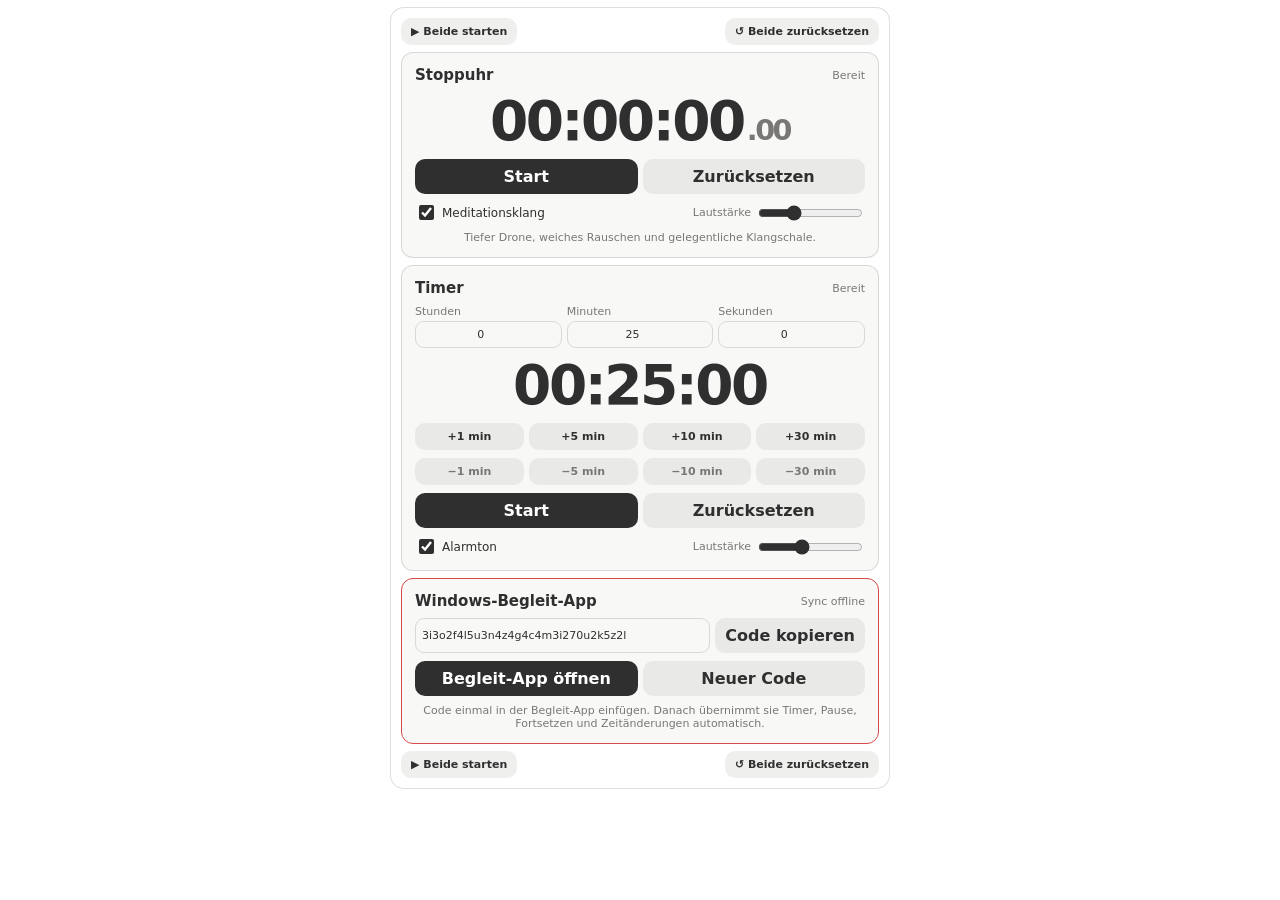
==== commit f56b8e0d: "Add files via upload" ====
--- a/index.html
+++ b/index.html
@@ -4,1525 +4,72 @@
   <meta charset="UTF-8">
   <meta name="viewport" content="width=device-width, initial-scale=1.0">
   <title>Notion Lern-Timer</title>
-
-  <style>
-    :root {
-      color-scheme: light dark;
-      --bg: rgba(255,255,255,.95);
-      --card: rgba(55,53,47,.035);
-      --text: #2f2f2f;
-      --muted: #787774;
-      --border: rgba(55,53,47,.16);
-      --button: #2f2f2f;
-      --buttonText: #fff;
-      --soft: rgba(55,53,47,.08);
-      --danger: #d44c47;
-    }
-
-    @media (prefers-color-scheme: dark) {
-      :root {
-        --bg: rgba(32,32,32,.96);
-        --card: rgba(255,255,255,.035);
-        --text: #f2f2f2;
-        --muted: #aaa;
-        --border: rgba(255,255,255,.14);
-        --button: #f2f2f2;
-        --buttonText: #222;
-        --soft: rgba(255,255,255,.10);
-      }
-    }
-
-    * {
-      box-sizing: border-box;
-    }
-
-    html,
-    body {
-      width: 100%;
-      min-height: 100%;
-      margin: 0;
-      background: transparent;
-      font-family: Inter, system-ui, -apple-system, "Segoe UI", sans-serif;
-    }
-
-    body {
-      display: grid;
-      place-items: center;
-      padding: 7px;
-      color: var(--text);
-    }
-
-    .widget {
-      width: min(100%, 500px);
-      display: flex;
-      flex-direction: column;
-      gap: 7px;
-      padding: 10px;
-      border: 1px solid var(--border);
-      border-radius: 14px;
-      background: var(--bg);
-    }
-
-    .master-row {
-      display: flex;
-      justify-content: flex-start;
-    }
-
-    .card {
-      display: flex;
-      flex-direction: column;
-      gap: 8px;
-      padding: 13px;
-      border: 1px solid var(--border);
-      border-radius: 12px;
-      background: var(--card);
-    }
-
-    .head,
-    .setting-row {
-      display: flex;
-      align-items: center;
-      justify-content: space-between;
-      gap: 10px;
-    }
-
-    h2 {
-      margin: 0;
-      font-size: 15px;
-    }
-
-    .status,
-    .note {
-      color: var(--muted);
-      font-size: 11px;
-    }
-
-    .note {
-      margin: -2px 0 0;
-      text-align: center;
-    }
-
-    .display {
-      padding: 2px 0;
-      text-align: center;
-      font-size: clamp(34px, 9vw, 55px);
-      font-weight: 700;
-      line-height: 1;
-      letter-spacing: -.045em;
-      font-variant-numeric: tabular-nums;
-    }
-
-    .fraction {
-      margin-left: 3px;
-      color: var(--muted);
-      font-size: .52em;
-    }
-
-    .controls,
-    .inputs,
-    .adjust-row {
-      display: grid;
-      gap: 5px;
-    }
-
-    .controls {
-      grid-template-columns: 1fr 1fr;
-    }
-
-    .inputs {
-      grid-template-columns: repeat(3, 1fr);
-    }
-
-    .adjust-row {
-      grid-template-columns: repeat(4, 1fr);
-    }
-
-    .field {
-      display: flex;
-      flex-direction: column;
-      gap: 3px;
-    }
-
-    .field label {
-      color: var(--muted);
-      font-size: 11px;
-    }
-
-    button,
-    input {
-      font: inherit;
-    }
-
-    button {
-      border: 0;
-      border-radius: 10px;
-      padding: 8px 10px;
-      font-weight: 650;
-      cursor: pointer;
-    }
-
-    button:active {
-      transform: scale(.98);
-    }
-
-    button:disabled {
-      opacity: .45;
-      cursor: not-allowed;
-    }
-
-    .primary {
-      color: var(--buttonText);
-      background: var(--button);
-    }
-
-    .secondary,
-    .master,
-    .adjust-row button {
-      color: var(--text);
-      background: var(--soft);
-    }
-
-    .master {
-      padding: 7px 10px;
-      font-size: 11px;
-    }
-
-    .adjust-row button {
-      padding: 7px 3px;
-      font-size: 11px;
-    }
-
-    .negative button {
-      color: var(--muted);
-    }
-
-    input[type="number"] {
-      width: 100%;
-      padding: 6px;
-      border: 1px solid var(--border);
-      border-radius: 9px;
-      outline: none;
-      color: var(--text);
-      background: transparent;
-      text-align: center;
-      font-variant-numeric: tabular-nums;
-    }
-
-    input[type="range"] {
-      width: 78px;
-      accent-color: var(--text);
-    }
-
-    input[type="checkbox"] {
-      width: 15px;
-      height: 15px;
-      accent-color: var(--text);
-    }
-
-    .toggle {
-      display: inline-flex;
-      align-items: center;
-      gap: 5px;
-      font-size: 12px;
-      cursor: pointer;
-    }
-
-    .volume {
-      display: inline-flex;
-      align-items: center;
-      gap: 7px;
-      color: var(--muted);
-      font-size: 11px;
-    }
-
-    .alarm-stop {
-      display: none;
-      grid-column: 1 / -1;
-      color: #fff;
-      background: var(--danger);
-    }
-
-    .finished .timer-display {
-      color: var(--danger);
-    }
-
-    @media (max-width: 420px) {
-      .card {
-        padding: 11px;
-      }
-
-      .setting-row {
-        align-items: flex-start;
-        flex-direction: column;
-        gap: 5px;
-      }
-    }
-  </style>
+  <link rel="stylesheet" href="widget.css">
 </head>
-
 <body>
   <main class="widget">
-
     <div class="master-row">
-      <button class="master master-toggle" type="button">
-        ▶ Beide starten
-      </button>
+      <button class="soft master-toggle" type="button">▶ Beide starten</button>
+      <button class="soft master-reset" type="button">↺ Beide zurücksetzen</button>
     </div>
 
     <section class="card">
-
-      <div class="head">
-        <h2>Stoppuhr</h2>
-        <span class="status" id="swStatus">Bereit</span>
+      <div class="head"><h2>Stoppuhr</h2><span class="status" id="swStatus">Bereit</span></div>
+      <div class="display"><span id="swMain">00:00:00</span><span class="fraction" id="swFraction">.00</span></div>
+      <div class="controls">
+        <button class="primary" id="swToggle" type="button">Start</button>
+        <button class="soft" id="swReset" type="button">Zurücksetzen</button>
       </div>
-
-      <div class="display">
-        <span id="swMain">00:00:00</span>
-        <span class="fraction" id="swFraction">.00</span>
+      <div class="setting-row">
+        <label class="toggle"><input id="meditationEnabled" type="checkbox" checked>Meditationsklang</label>
+        <span class="volume">Lautstärke <input id="meditationVolume" type="range" min="0" max="0.32" step="0.005" value="0.10"></span>
       </div>
-
-      <div class="controls">
-        <button class="primary" id="swToggle" type="button">
-          Start
-        </button>
-
-        <button class="secondary" id="swReset" type="button">
-          Zurücksetzen
-        </button>
-      </div>
-
-      <div class="setting-row">
-
-        <label class="toggle">
-          <input id="alphaEnabled" type="checkbox" checked>
-          Alpha-Waves
-        </label>
-
-        <span class="volume">
-          Leise
-
-          <input
-            id="alphaVolume"
-            type="range"
-            min="0"
-            max="0.06"
-            step="0.002"
-            value="0.016"
-          >
-        </span>
-
-      </div>
-
-      <p class="note">
-        Für den Binaural-Effekt Kopfhörer verwenden.
-      </p>
-
+      <p class="note">Tiefer Drone, weiches Rauschen und gelegentliche Klangschale.</p>
     </section>
 
     <section class="card" id="timerCard">
+      <div class="head"><h2>Timer</h2><span class="status" id="timerStatus">Bereit</span></div>
+      <div class="inputs">
+        <label class="field">Stunden<input id="hours" type="number" min="0" max="99" value="0"></label>
+        <label class="field">Minuten<input id="minutes" type="number" min="0" max="59" value="25"></label>
+        <label class="field">Sekunden<input id="seconds" type="number" min="0" max="59" value="0"></label>
+      </div>
+      <div class="display timer-display" id="timerDisplay">00:25:00</div>
+      <div class="adjust-row">
+        <button data-minutes="1">+1 min</button><button data-minutes="5">+5 min</button><button data-minutes="10">+10 min</button><button data-minutes="30">+30 min</button>
+      </div>
+      <div class="adjust-row negative">
+        <button data-minutes="-1">−1 min</button><button data-minutes="-5">−5 min</button><button data-minutes="-10">−10 min</button><button data-minutes="-30">−30 min</button>
+      </div>
+      <div class="controls">
+        <button class="primary" id="timerToggle" type="button">Start</button>
+        <button class="soft" id="timerReset" type="button">Zurücksetzen</button>
+        <button class="alarm-stop" id="alarmStop" type="button">Alarm stoppen</button>
+      </div>
+      <div class="setting-row">
+        <label class="toggle"><input id="alarmEnabled" type="checkbox" checked>Alarmton</label>
+        <span class="volume">Lautstärke <input id="alarmVolume" type="range" min="0" max="0.35" step="0.01" value="0.14"></span>
+      </div>
+    </section>
 
-      <div class="head">
-        <h2>Timer</h2>
-        <span class="status" id="timerStatus">Bereit</span>
+    <section class="sync-card">
+      <div class="head"><h2>Windows-Begleit-App</h2><span class="status" id="syncStatus">Warte auf App</span></div>
+      <div class="code-row">
+        <input id="syncCode" type="text" readonly aria-label="Sync-Code">
+        <button class="soft" id="copyCode" type="button">Code kopieren</button>
       </div>
-
-      <div class="inputs">
-
-        <div class="field">
-          <label for="hours">Stunden</label>
-
-          <input
-            id="hours"
-            type="number"
-            min="0"
-            max="99"
-            value="0"
-          >
-        </div>
-
-        <div class="field">
-          <label for="minutes">Minuten</label>
-
-          <input
-            id="minutes"
-            type="number"
-            min="0"
-            max="59"
-            value="25"
-          >
-        </div>
-
-        <div class="field">
-          <label for="seconds">Sekunden</label>
-
-          <input
-            id="seconds"
-            type="number"
-            min="0"
-            max="59"
-            value="0"
-          >
-        </div>
-
+      <div class="sync-actions">
+        <a class="button-link primary" href="companion.html" target="_blank" rel="noopener">Begleit-App öffnen</a>
+        <button class="soft" id="newCode" type="button">Neuer Code</button>
       </div>
-
-      <div class="display timer-display" id="timerDisplay">
-        00:25:00
-      </div>
-
-      <div class="adjust-row">
-        <button data-minutes="1" type="button">+1 min</button>
-        <button data-minutes="5" type="button">+5 min</button>
-        <button data-minutes="10" type="button">+10 min</button>
-        <button data-minutes="30" type="button">+30 min</button>
-      </div>
-
-      <div class="adjust-row negative">
-        <button data-minutes="-1" type="button">−1 min</button>
-        <button data-minutes="-5" type="button">−5 min</button>
-        <button data-minutes="-10" type="button">−10 min</button>
-        <button data-minutes="-30" type="button">−30 min</button>
-      </div>
-
-      <div class="controls">
-
-        <button class="primary" id="timerToggle" type="button">
-          Start
-        </button>
-
-        <button class="secondary" id="timerReset" type="button">
-          Zurücksetzen
-        </button>
-
-        <button class="alarm-stop" id="alarmStop" type="button">
-          Alarm stoppen
-        </button>
-
-      </div>
-
-      <div class="setting-row">
-
-        <label class="toggle">
-          <input id="alarmEnabled" type="checkbox" checked>
-          Alarmton
-        </label>
-
-        <span class="volume">
-          Lautstärke
-
-          <input
-            id="alarmVolume"
-            type="range"
-            min="0"
-            max="0.35"
-            step="0.01"
-            value="0.14"
-          >
-        </span>
-
-      </div>
-
-      <div class="setting-row">
-
-        <label class="toggle">
-          <input id="notifyEnabled" type="checkbox">
-          Desktop-Benachrichtigung
-        </label>
-
-        <span class="status" id="notifyStatus">
-          Aus
-        </span>
-
-      </div>
-
+      <p class="note">Code einmal in der Begleit-App einfügen. Danach übernimmt sie Timer, Pause, Fortsetzen und Zeitänderungen automatisch.</p>
     </section>
 
     <div class="master-row">
-      <button class="master master-toggle" type="button">
-        ▶ Beide starten
-      </button>
+      <button class="soft master-toggle" type="button">▶ Beide starten</button>
+      <button class="soft master-reset" type="button">↺ Beide zurücksetzen</button>
     </div>
-
   </main>
-
-  <script>
-    "use strict";
-
-    const $ = id => document.getElementById(id);
-
-    const clamp = (value, min, max) =>
-      Math.min(
-        Math.max(Number(value) || 0, min),
-        max
-      );
-
-    const roundMinutes = milliseconds =>
-      Math.round(milliseconds / 60000);
-
-    let audioContext;
-
-    function audio() {
-      if (!audioContext) {
-        audioContext = new (
-          window.AudioContext ||
-          window.webkitAudioContext
-        )();
-      }
-
-      if (audioContext.state === "suspended") {
-        audioContext.resume();
-      }
-
-      return audioContext;
-    }
-
-    /*
-      STOPPUHR
-    */
-
-    let swRunning = false;
-    let swStartedAt = 0;
-    let swElapsed = 0;
-    let swFrame;
-    let alphaNodes;
-
-    function formatStopwatch(ms) {
-      const csTotal = Math.floor(ms / 10);
-      const cs = csTotal % 100;
-
-      const secTotal = Math.floor(csTotal / 100);
-      const sec = secTotal % 60;
-
-      const minTotal = Math.floor(secTotal / 60);
-      const min = minTotal % 60;
-
-      const hrs = Math.floor(minTotal / 60);
-
-      return {
-        main: [hrs, min, sec]
-          .map(number =>
-            String(number).padStart(2, "0")
-          )
-          .join(":"),
-
-        fraction:
-          String(cs).padStart(2, "0")
-      };
-    }
-
-    function renderStopwatch() {
-      const elapsed = swRunning
-        ? swElapsed +
-          performance.now() -
-          swStartedAt
-        : swElapsed;
-
-      const formatted =
-        formatStopwatch(elapsed);
-
-      $("swMain").textContent =
-        formatted.main;
-
-      $("swFraction").textContent =
-        "." + formatted.fraction;
-
-      if (swRunning) {
-        swFrame =
-          requestAnimationFrame(
-            renderStopwatch
-          );
-      }
-    }
-
-    function startAlpha() {
-      if (
-        alphaNodes ||
-        !swRunning ||
-        !$("alphaEnabled").checked ||
-        Number($("alphaVolume").value) <= 0
-      ) {
-        return;
-      }
-
-      const ctx = audio();
-
-      const master =
-        ctx.createGain();
-
-      const left =
-        ctx.createOscillator();
-
-      const right =
-        ctx.createOscillator();
-
-      const leftPan =
-        ctx.createStereoPanner();
-
-      const rightPan =
-        ctx.createStereoPanner();
-
-      left.type = "sine";
-      right.type = "sine";
-
-      left.frequency.value = 200;
-      right.frequency.value = 210;
-
-      leftPan.pan.value = -1;
-      rightPan.pan.value = 1;
-
-      master.gain.setValueAtTime(
-        0.0001,
-        ctx.currentTime
-      );
-
-      master.gain.exponentialRampToValueAtTime(
-        Math.max(
-          0.0001,
-          Number($("alphaVolume").value)
-        ),
-        ctx.currentTime + 0.35
-      );
-
-      left
-        .connect(leftPan)
-        .connect(master);
-
-      right
-        .connect(rightPan)
-        .connect(master);
-
-      master.connect(ctx.destination);
-
-      left.start();
-      right.start();
-
-      alphaNodes = {
-        left,
-        right,
-        master
-      };
-    }
-
-    function stopAlpha() {
-      if (!alphaNodes || !audioContext) {
-        return;
-      }
-
-      const nodes = alphaNodes;
-      alphaNodes = null;
-
-      const now =
-        audioContext.currentTime;
-
-      try {
-        nodes.master.gain.cancelScheduledValues(
-          now
-        );
-
-        nodes.master.gain.setValueAtTime(
-          Math.max(
-            0.0001,
-            nodes.master.gain.value
-          ),
-          now
-        );
-
-        nodes.master.gain.exponentialRampToValueAtTime(
-          0.0001,
-          now + 0.12
-        );
-
-        nodes.left.stop(now + 0.14);
-        nodes.right.stop(now + 0.14);
-      } catch (_) {
-      }
-    }
-
-    function startStopwatch() {
-      if (swRunning) {
-        return;
-      }
-
-      audio();
-
-      swStartedAt =
-        performance.now();
-
-      swRunning = true;
-
-      $("swToggle").textContent =
-        "Pause";
-
-      $("swStatus").textContent =
-        "Läuft";
-
-      startAlpha();
-      renderStopwatch();
-    }
-
-    function pauseStopwatch(
-      label = "Pausiert"
-    ) {
-      if (!swRunning) {
-        return;
-      }
-
-      swElapsed +=
-        performance.now() -
-        swStartedAt;
-
-      swRunning = false;
-
-      cancelAnimationFrame(swFrame);
-
-      stopAlpha();
-
-      $("swToggle").textContent =
-        "Weiter";
-
-      $("swStatus").textContent =
-        label;
-
-      renderStopwatch();
-    }
-
-    function resetStopwatch() {
-      swRunning = false;
-      swElapsed = 0;
-
-      cancelAnimationFrame(swFrame);
-
-      stopAlpha();
-
-      $("swToggle").textContent =
-        "Start";
-
-      $("swStatus").textContent =
-        "Bereit";
-
-      resumeSw = false;
-
-      renderStopwatch();
-    }
-
-    /*
-      TIMER
-    */
-
-    let timerRunning = false;
-    let timerEnd = 0;
-    let timerInterval;
-    let alarmInterval;
-    let segmentStartedAt = null;
-
-    let configuredMs =
-      inputDuration();
-
-    let remainingMs =
-      configuredMs;
-
-    function inputDuration() {
-      return (
-        clamp(
-          $("hours").value,
-          0,
-          99
-        ) * 3600 +
-
-        clamp(
-          $("minutes").value,
-          0,
-          59
-        ) * 60 +
-
-        clamp(
-          $("seconds").value,
-          0,
-          59
-        )
-      ) * 1000;
-    }
-
-    function writeInputs(ms) {
-      const totalSeconds =
-        Math.floor(
-          Math.max(0, ms) / 1000
-        );
-
-      $("hours").value =
-        Math.floor(
-          totalSeconds / 3600
-        );
-
-      $("minutes").value =
-        Math.floor(
-          totalSeconds / 60
-        ) % 60;
-
-      $("seconds").value =
-        totalSeconds % 60;
-    }
-
-    function formatTimer(ms) {
-      const totalSeconds =
-        Math.max(
-          0,
-          Math.ceil(ms / 1000)
-        );
-
-      const hours =
-        Math.floor(
-          totalSeconds / 3600
-        );
-
-      const minutes =
-        Math.floor(
-          totalSeconds / 60
-        ) % 60;
-
-      const seconds =
-        totalSeconds % 60;
-
-      return [
-        hours,
-        minutes,
-        seconds
-      ]
-        .map(number =>
-          String(number).padStart(2, "0")
-        )
-        .join(":");
-    }
-
-    function renderTimer() {
-      $("timerDisplay").textContent =
-        formatTimer(remainingMs);
-    }
-
-    function playAlarm() {
-      if (
-        !$("alarmEnabled").checked ||
-        Number($("alarmVolume").value) <= 0
-      ) {
-        return;
-      }
-
-      const ctx = audio();
-      const now = ctx.currentTime;
-
-      [0, 0.18, 0.36].forEach(
-        (delay, index) => {
-          const oscillator =
-            ctx.createOscillator();
-
-          const gain =
-            ctx.createGain();
-
-          oscillator.type =
-            index === 1
-              ? "square"
-              : "sine";
-
-          oscillator.frequency.value =
-            index === 1
-              ? 880
-              : 660;
-
-          gain.gain.setValueAtTime(
-            Number(
-              $("alarmVolume").value
-            ),
-            now + delay
-          );
-
-          gain.gain.exponentialRampToValueAtTime(
-            0.0001,
-            now + delay + 0.13
-          );
-
-          oscillator
-            .connect(gain)
-            .connect(ctx.destination);
-
-          oscillator.start(
-            now + delay
-          );
-
-          oscillator.stop(
-            now + delay + 0.14
-          );
-        }
-      );
-    }
-
-    function startAlarm() {
-      stopAlarm();
-
-      $("timerCard").classList.add(
-        "finished"
-      );
-
-      $("alarmStop").style.display =
-        "block";
-
-      playAlarm();
-
-      alarmInterval =
-        setInterval(
-          playAlarm,
-          1100
-        );
-    }
-
-    function stopAlarm() {
-      clearInterval(alarmInterval);
-
-      alarmInterval = null;
-
-      $("timerCard").classList.remove(
-        "finished"
-      );
-
-      $("alarmStop").style.display =
-        "none";
-    }
-
-    /*
-      DESKTOP-BENACHRICHTIGUNG
-    */
-
-    function updateNotifyStatus() {
-      if (!("Notification" in window)) {
-        $("notifyStatus").textContent =
-          "Nicht unterstützt";
-
-        $("notifyEnabled").checked =
-          false;
-      }
-
-      else if (
-        Notification.permission ===
-          "granted" &&
-        $("notifyEnabled").checked
-      ) {
-        $("notifyStatus").textContent =
-          "An";
-      }
-
-      else if (
-        Notification.permission ===
-        "denied"
-      ) {
-        $("notifyStatus").textContent =
-          "Blockiert";
-
-        $("notifyEnabled").checked =
-          false;
-      }
-
-      else {
-        $("notifyStatus").textContent =
-          "Aus";
-      }
-    }
-
-    async function changeNotificationSetting() {
-      if (
-        !$("notifyEnabled").checked
-      ) {
-        localStorage.setItem(
-          "timerNotify",
-          "false"
-        );
-
-        updateNotifyStatus();
-        return;
-      }
-
-      if (!("Notification" in window)) {
-        updateNotifyStatus();
-        return;
-      }
-
-      try {
-        const permission =
-          Notification.permission ===
-          "default"
-            ? await Notification
-                .requestPermission()
-            : Notification.permission;
-
-        const enabled =
-          permission === "granted";
-
-        $("notifyEnabled").checked =
-          enabled;
-
-        localStorage.setItem(
-          "timerNotify",
-          String(enabled)
-        );
-      }
-
-      catch (_) {
-        $("notifyEnabled").checked =
-          false;
-
-        localStorage.setItem(
-          "timerNotify",
-          "false"
-        );
-
-        $("notifyStatus").textContent =
-          "In Notion blockiert";
-
-        return;
-      }
-
-      updateNotifyStatus();
-    }
-
-    function sendNotification(
-      segmentMs
-    ) {
-      if (
-        !$("notifyEnabled").checked ||
-        !("Notification" in window) ||
-        Notification.permission !==
-          "granted"
-      ) {
-        return;
-      }
-
-      const configuredMinutes =
-        roundMinutes(configuredMs);
-
-      const segmentMinutes =
-        roundMinutes(segmentMs);
-
-      try {
-        new Notification(
-          `${configuredMinutes}/${segmentMinutes} Minuten Timer abgelaufen`,
-          {
-            body:
-              "Dein Lern-Timer ist beendet.",
-
-            tag:
-              "notion-study-timer",
-
-            renotify:
-              true
-          }
-        );
-      }
-
-      catch (_) {
-      }
-    }
-
-    function startTimer() {
-      if (timerRunning) {
-        return;
-      }
-
-      stopAlarm();
-      audio();
-
-      if (remainingMs <= 0) {
-        remainingMs =
-          configuredMs;
-      }
-
-      if (remainingMs <= 0) {
-        $("timerStatus").textContent =
-          "Zeit einstellen";
-
-        return;
-      }
-
-      segmentStartedAt =
-        Date.now();
-
-      timerEnd =
-        segmentStartedAt +
-        remainingMs;
-
-      timerRunning = true;
-
-      $("timerToggle").textContent =
-        "Pause";
-
-      $("timerStatus").textContent =
-        "Läuft";
-
-      timerInterval =
-        setInterval(
-          tickTimer,
-          100
-        );
-
-      tickTimer();
-    }
-
-    function pauseTimer(
-      label = "Pausiert"
-    ) {
-      if (!timerRunning) {
-        return;
-      }
-
-      remainingMs =
-        Math.max(
-          0,
-          timerEnd - Date.now()
-        );
-
-      timerRunning = false;
-      segmentStartedAt = null;
-
-      clearInterval(timerInterval);
-
-      timerInterval = null;
-
-      $("timerToggle").textContent =
-        "Weiter";
-
-      $("timerStatus").textContent =
-        label;
-
-      renderTimer();
-    }
-
-    function tickTimer() {
-      remainingMs =
-        Math.max(
-          0,
-          timerEnd - Date.now()
-        );
-
-      renderTimer();
-
-      if (remainingMs <= 0) {
-        finishTimer();
-      }
-    }
-
-    function finishTimer() {
-      const segmentMs =
-        segmentStartedAt
-          ? Math.max(
-              0,
-              Date.now() -
-              segmentStartedAt
-            )
-          : 0;
-
-      timerRunning = false;
-      segmentStartedAt = null;
-      remainingMs = 0;
-
-      clearInterval(timerInterval);
-
-      timerInterval = null;
-      resumeTimer = false;
-
-      $("timerToggle").textContent =
-        "Start";
-
-      $("timerStatus").textContent =
-        "Fertig";
-
-      renderTimer();
-      startAlarm();
-
-      sendNotification(segmentMs);
-
-      updateMaster();
-    }
-
-    function resetTimer() {
-      timerRunning = false;
-      segmentStartedAt = null;
-
-      clearInterval(timerInterval);
-
-      timerInterval = null;
-
-      stopAlarm();
-
-      remainingMs =
-        configuredMs;
-
-      resumeTimer = false;
-
-      $("timerToggle").textContent =
-        "Start";
-
-      $("timerStatus").textContent =
-        remainingMs > 0
-          ? "Bereit"
-          : "Zeit einstellen";
-
-      renderTimer();
-    }
-
-    function syncInputs() {
-      if (timerRunning) {
-        return;
-      }
-
-      stopAlarm();
-
-      configuredMs =
-        inputDuration();
-
-      remainingMs =
-        configuredMs;
-
-      $("timerStatus").textContent =
-        remainingMs > 0
-          ? "Bereit"
-          : "Zeit einstellen";
-
-      renderTimer();
-      updateMaster();
-    }
-
-    function adjustTimer(minutes) {
-      stopAlarm();
-
-      const delta =
-        Number(minutes) * 60000;
-
-      configuredMs =
-        Math.max(
-          0,
-          configuredMs + delta
-        );
-
-      remainingMs =
-        Math.max(
-          0,
-          remainingMs + delta
-        );
-
-      writeInputs(configuredMs);
-
-      if (timerRunning) {
-        if (remainingMs <= 0) {
-          finishTimer();
-          return;
-        }
-
-        timerEnd =
-          Date.now() +
-          remainingMs;
-
-        $("timerStatus").textContent =
-          "Läuft";
-      }
-
-      else {
-        $("timerStatus").textContent =
-          remainingMs > 0
-            ? (
-                masterPaused
-                  ? "Gemeinsam pausiert"
-                  : "Bereit"
-              )
-            : "Zeit einstellen";
-      }
-
-      renderTimer();
-      updateMaster();
-    }
-
-    /*
-      GEMEINSAME STEUERUNG
-    */
-
-    const masterButtons = [
-      ...document.querySelectorAll(
-        ".master-toggle"
-      )
-    ];
-
-    let masterPaused = false;
-    let resumeSw = false;
-    let resumeTimer = false;
-
-    function updateMaster() {
-      const label =
-        masterPaused
-
-          ? "▶ Beide fortsetzen"
-
-          : (
-              swRunning ||
-              timerRunning
-
-                ? "⏸ Beide pausieren"
-
-                : "▶ Beide starten"
-            );
-
-      masterButtons.forEach(
-        button =>
-          button.textContent = label
-      );
-
-      $("swToggle").disabled =
-        masterPaused;
-
-      $("timerToggle").disabled =
-        masterPaused;
-    }
-
-    function startBoth() {
-      if (!swRunning) {
-        startStopwatch();
-      }
-
-      if (!timerRunning) {
-        startTimer();
-      }
-
-      updateMaster();
-    }
-
-    function pauseBoth() {
-      resumeSw =
-        swRunning;
-
-      resumeTimer =
-        timerRunning;
-
-      if (swRunning) {
-        pauseStopwatch(
-          "Gemeinsam pausiert"
-        );
-      }
-
-      if (timerRunning) {
-        pauseTimer(
-          "Gemeinsam pausiert"
-        );
-      }
-
-      stopAlarm();
-
-      masterPaused = true;
-
-      updateMaster();
-    }
-
-    function resumeBoth() {
-      masterPaused = false;
-
-      const startSwAgain =
-        resumeSw;
-
-      const startTimerAgain =
-        resumeTimer;
-
-      resumeSw = false;
-      resumeTimer = false;
-
-      if (startSwAgain) {
-        startStopwatch();
-      }
-
-      if (
-        startTimerAgain &&
-        remainingMs > 0
-      ) {
-        startTimer();
-      }
-
-      updateMaster();
-    }
-
-    function toggleMaster() {
-      audio();
-
-      if (masterPaused) {
-        resumeBoth();
-      }
-
-      else if (
-        swRunning ||
-        timerRunning
-      ) {
-        pauseBoth();
-      }
-
-      else {
-        startBoth();
-      }
-    }
-
-    /*
-      BUTTONS UND EINGABEN
-    */
-
-    $("swToggle").addEventListener(
-      "click",
-      () => {
-        if (masterPaused) {
-          return;
-        }
-
-        if (swRunning) {
-          pauseStopwatch();
-        } else {
-          startStopwatch();
-        }
-
-        updateMaster();
-      }
-    );
-
-    $("swReset").addEventListener(
-      "click",
-      () => {
-        resetStopwatch();
-        updateMaster();
-      }
-    );
-
-    $("alphaEnabled").addEventListener(
-      "change",
-      () => {
-        if (
-          swRunning &&
-          $("alphaEnabled").checked
-        ) {
-          startAlpha();
-        } else {
-          stopAlpha();
-        }
-      }
-    );
-
-    $("alphaVolume").addEventListener(
-      "input",
-      () => {
-        if (
-          alphaNodes &&
-          audioContext
-        ) {
-          const value =
-            Number(
-              $("alphaVolume").value
-            );
-
-          if (value <= 0) {
-            stopAlpha();
-          } else {
-            alphaNodes.master.gain
-              .setTargetAtTime(
-                value,
-                audioContext.currentTime,
-                0.05
-              );
-          }
-        }
-
-        else if (swRunning) {
-          startAlpha();
-        }
-      }
-    );
-
-    [
-      $("hours"),
-      $("minutes"),
-      $("seconds")
-    ].forEach(
-      input =>
-        input.addEventListener(
-          "input",
-          syncInputs
-        )
-    );
-
-    document
-      .querySelectorAll(
-        "[data-minutes]"
-      )
-      .forEach(
-        button =>
-          button.addEventListener(
-            "click",
-            () =>
-              adjustTimer(
-                button.dataset.minutes
-              )
-          )
-      );
-
-    $("timerToggle").addEventListener(
-      "click",
-      () => {
-        if (masterPaused) {
-          return;
-        }
-
-        if (timerRunning) {
-          pauseTimer();
-        } else {
-          startTimer();
-        }
-
-        updateMaster();
-      }
-    );
-
-    $("timerReset").addEventListener(
-      "click",
-      () => {
-        resetTimer();
-        updateMaster();
-      }
-    );
-
-    $("alarmStop").addEventListener(
-      "click",
-      stopAlarm
-    );
-
-    $("notifyEnabled").addEventListener(
-      "change",
-      changeNotificationSetting
-    );
-
-    masterButtons.forEach(
-      button =>
-        button.addEventListener(
-          "click",
-          toggleMaster
-        )
-    );
-
-    /*
-      STARTZUSTAND
-    */
-
-    const savedNotify =
-      localStorage.getItem(
-        "timerNotify"
-      ) === "true";
-
-    $("notifyEnabled").checked =
-      savedNotify &&
-      "Notification" in window &&
-      Notification.permission ===
-        "granted";
-
-    updateNotifyStatus();
-    renderStopwatch();
-    renderTimer();
-    updateMaster();
-  </script>
+  <script src="widget.js"></script>
 </body>
-</html>
+</html>
--- a/widget.css
+++ b/widget.css
@@ -0,0 +1,4 @@
+:root{color-scheme:light dark;--bg:rgba(255,255,255,.95);--card:rgba(55,53,47,.035);--text:#2f2f2f;--muted:#787774;--border:rgba(55,53,47,.16);--button:#2f2f2f;--buttonText:#fff;--soft:rgba(55,53,47,.08);--danger:#d44c47}
+@media(prefers-color-scheme:dark){:root{--bg:rgba(32,32,32,.96);--card:rgba(255,255,255,.035);--text:#f2f2f2;--muted:#aaa;--border:rgba(255,255,255,.14);--button:#f2f2f2;--buttonText:#222;--soft:rgba(255,255,255,.10)}}
+*{box-sizing:border-box}html,body{width:100%;min-height:100%;margin:0;background:transparent;font-family:Inter,system-ui,-apple-system,"Segoe UI",sans-serif}body{display:grid;place-items:center;padding:7px;color:var(--text)}.widget{width:min(100%,500px);display:flex;flex-direction:column;gap:7px;padding:10px;border:1px solid var(--border);border-radius:14px;background:var(--bg)}.master-row,.head,.setting-row{display:flex;align-items:center;justify-content:space-between;gap:8px}.card,.sync-card{display:flex;flex-direction:column;gap:8px;padding:13px;border:1px solid var(--border);border-radius:12px;background:var(--card)}h2{margin:0;font-size:15px}.status,.note,.field{color:var(--muted);font-size:11px}.note{margin:0;text-align:center}.display{padding:2px 0;text-align:center;font-size:clamp(34px,9vw,55px);font-weight:700;line-height:1;letter-spacing:-.045em;font-variant-numeric:tabular-nums}.fraction{margin-left:3px;color:var(--muted);font-size:.52em}.controls,.inputs,.adjust-row,.sync-actions{display:grid;gap:5px}.controls{grid-template-columns:1fr 1fr}.inputs{grid-template-columns:repeat(3,1fr)}.adjust-row{grid-template-columns:repeat(4,1fr)}.sync-actions{grid-template-columns:1fr 1fr}.field{display:flex;flex-direction:column;gap:3px}button,input{font:inherit}button,.button-link{border:0;border-radius:10px;padding:8px 10px;font-weight:650;cursor:pointer;text-decoration:none;text-align:center}.primary{color:var(--buttonText);background:var(--button)}.soft,.adjust-row button{color:var(--text);background:var(--soft)}button:active,.button-link:active{transform:scale(.98)}button:disabled{opacity:.45;cursor:not-allowed}.master-toggle,.master-reset{font-size:11px;padding:7px 10px}.adjust-row button{padding:7px 3px;font-size:11px}.negative button{color:var(--muted)}input[type=number],input[type=text]{width:100%;padding:6px;border:1px solid var(--border);border-radius:9px;outline:none;color:var(--text);background:transparent;text-align:center;font-variant-numeric:tabular-nums}input[type=range]{width:105px;accent-color:var(--text)}input[type=checkbox]{width:15px;height:15px;accent-color:var(--text)}.toggle,.volume{display:inline-flex;align-items:center;gap:5px;font-size:12px}.volume{color:var(--muted);font-size:11px}.alarm-stop{display:none;grid-column:1/-1;color:#fff;background:var(--danger)}.finished .timer-display{color:var(--danger)}.code-row{display:grid;grid-template-columns:1fr auto;gap:5px}.code-row input{font-size:11px;text-align:left}.sync-card.connected{border-color:#3f8f5f}.sync-card.error{border-color:var(--danger)}
+@media(max-width:420px){.card,.sync-card{padding:11px}.setting-row{align-items:flex-start;flex-direction:column;gap:5px}input[type=range]{width:150px}.code-row,.sync-actions{grid-template-columns:1fr}}
